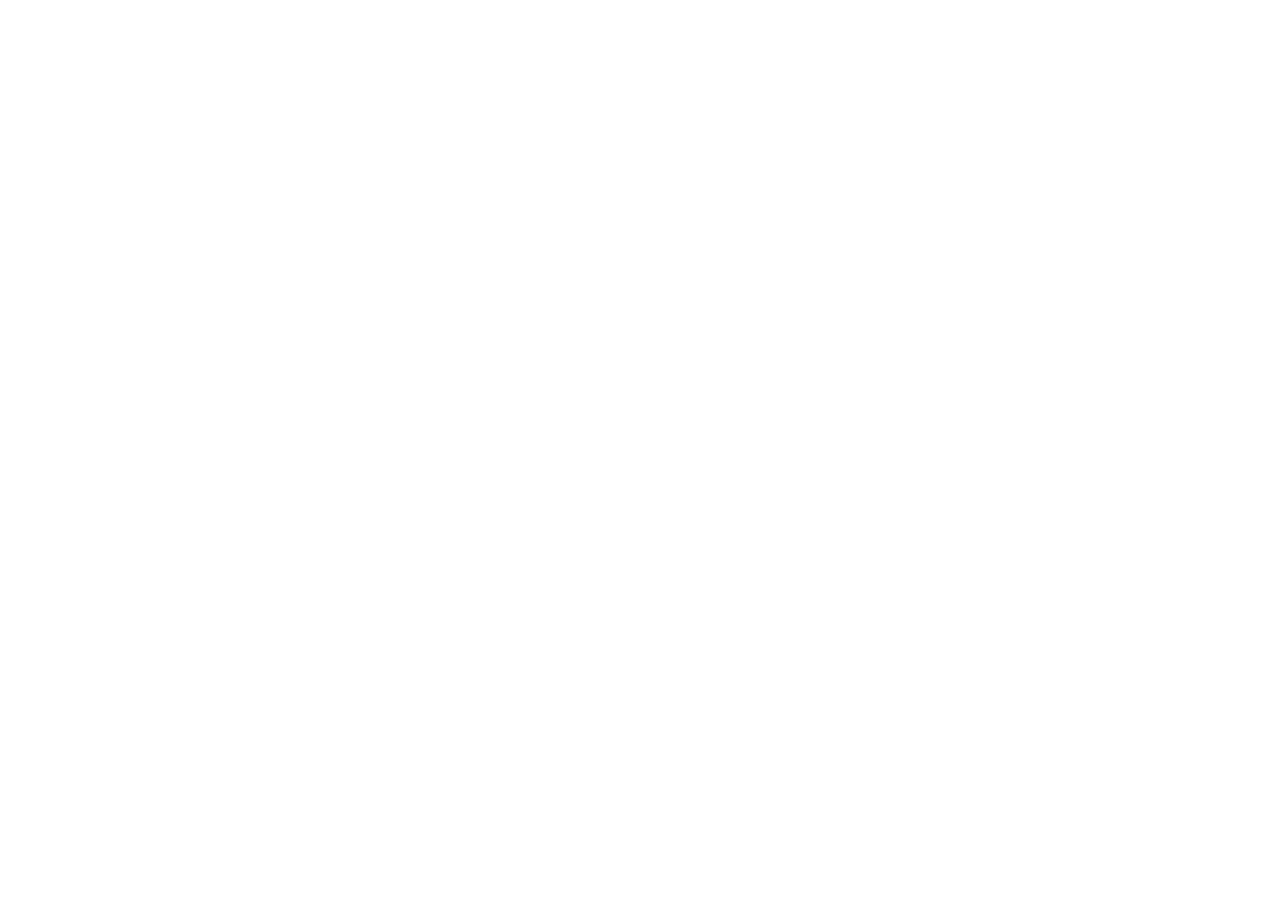
==== objectReminder.html @ dbf9f3c4 "filed are ready" ====
<!DOCTYPE html>
<html lang="en">
<head>
    <meta charset="UTF-8">
    <meta name="viewport" content="width=device-width, initial-scale=1.0">
    <title>Document</title>
</head>
<body>
    


<script src="./objectReminder.js"></script>
</body>
</html>
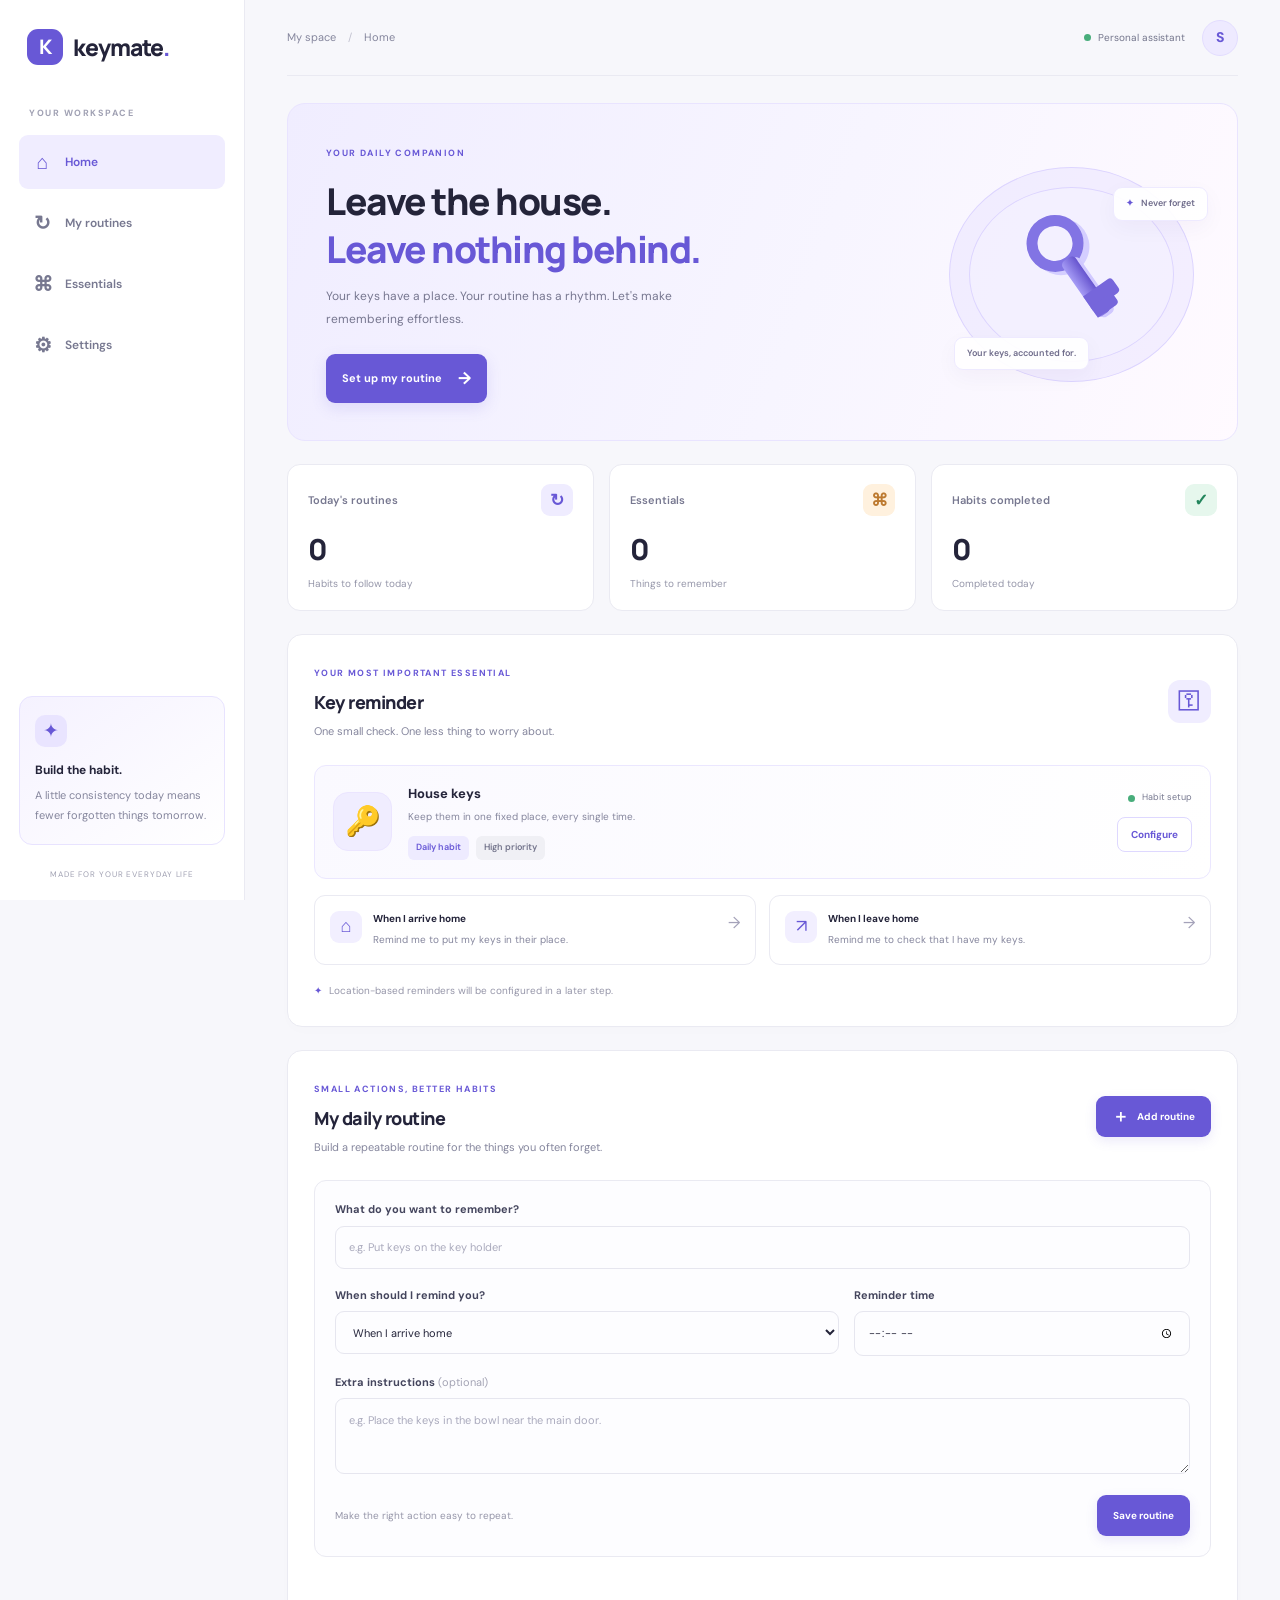
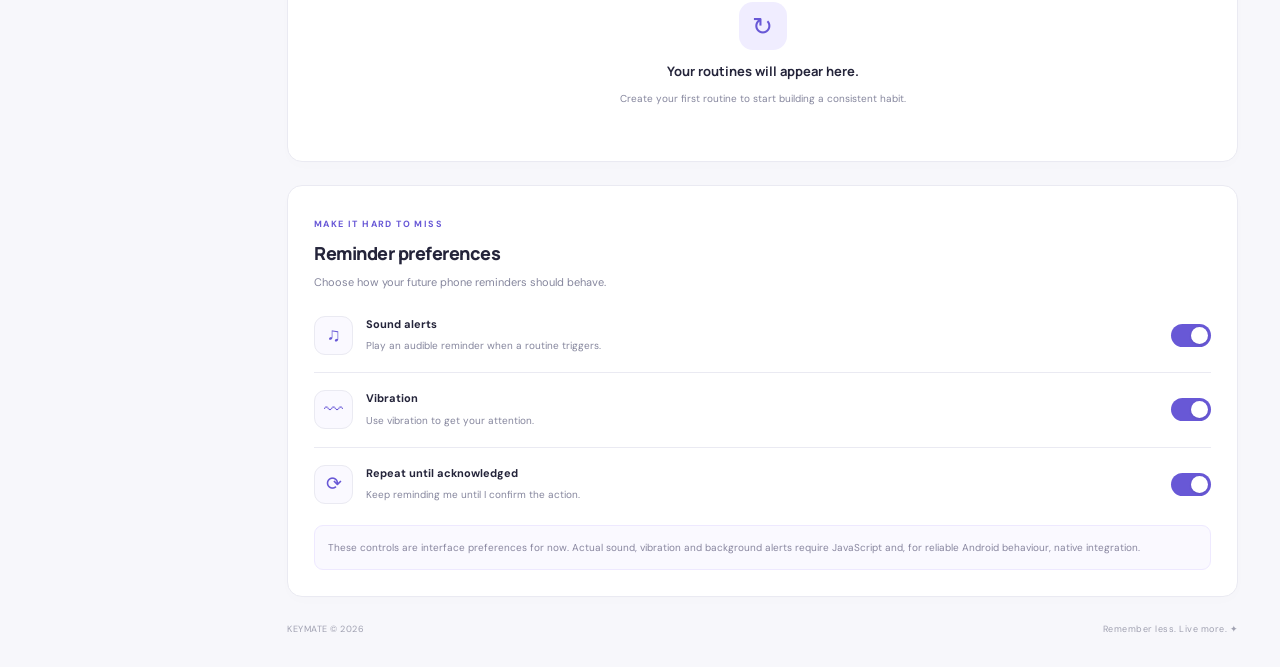
==== commit bb2569db: "added frontend" ====
--- a/objectReminder.html
+++ b/objectReminder.html
@@ -1,14 +1,376 @@
+
 <!DOCTYPE html>
 <html lang="en">
 <head>
     <meta charset="UTF-8">
     <meta name="viewport" content="width=device-width, initial-scale=1.0">
-    <title>Document</title>
+    <meta name="theme-color" content="#f7f7fb">
+
+    <title>KeyMate — Remember What Matters</title>
+
+    <link rel="stylesheet" href="./objectReminder.css">
+   
 </head>
+
 <body>
-    
-
+    <div class="app-shell">
+
+        <!-- Sidebar -->
+        <aside class="sidebar">
+            <a href="#home" class="brand">
+                <span class="brand-icon">K</span>
+                <span>keymate<span class="brand-dot">.</span></span>
+            </a>
+
+            <div class="workspace-label">YOUR WORKSPACE</div>
+
+            <nav class="navigation">
+                <a href="#home" class="nav-item active">
+                    <span class="nav-icon">⌂</span>
+                    Home
+                </a>
+
+                <a href="#routines" class="nav-item">
+                    <span class="nav-icon">↻</span>
+                    My routines
+                </a>
+
+                <a href="#essentials" class="nav-item">
+                    <span class="nav-icon">⌘</span>
+                    Essentials
+                </a>
+
+                <a href="#settings" class="nav-item">
+                    <span class="nav-icon">⚙</span>
+                    Settings
+                </a>
+            </nav>
+
+            <div class="sidebar-bottom">
+                <div class="sidebar-tip">
+                    <div class="tip-icon">✦</div>
+                    <h3>Build the habit.</h3>
+                    <p>A little consistency today means fewer forgotten things tomorrow.</p>
+                </div>
+
+                <div class="sidebar-footer">
+                    MADE FOR YOUR EVERYDAY LIFE
+                </div>
+            </div>
+        </aside>
+
+        <!-- Main -->
+        <main class="main-content" id="home">
+
+            <header class="topbar">
+                <div class="breadcrumb">
+                    My space <span>/</span> Home
+                </div>
+
+                <div class="topbar-right">
+                    <div class="connection-status">
+                        <span class="status-dot"></span>
+                        Personal assistant
+                    </div>
+
+                    <div class="avatar">S</div>
+                </div>
+            </header>
+
+            <!-- Welcome -->
+            <section class="welcome-card">
+                <div class="welcome-content">
+                    <span class="welcome-label">YOUR DAILY COMPANION</span>
+
+                    <h1>Leave the house.<br>
+                        <span>Leave nothing behind.</span>
+                    </h1>
+
+                    <p>
+                        Your keys have a place. Your routine has a rhythm.
+                        Let's make remembering effortless.
+                    </p>
+
+                    <a href="#routines" class="welcome-button">
+                        Set up my routine <span>→</span>
+                    </a>
+                </div>
+
+                <div class="hero-illustration" aria-hidden="true">
+                    <div class="hero-circle circle-one"></div>
+                    <div class="hero-circle circle-two"></div>
+
+                    <div class="keyring">
+                        <div class="keyring-loop"></div>
+                        <div class="key-shaft"></div>
+                        <div class="key-teeth"></div>
+                        <div class="key-head"></div>
+                    </div>
+
+                    <div class="floating-label label-top">
+                        <span>✦</span> Never forget
+                    </div>
+
+                    <div class="floating-label label-bottom">
+                        Your keys, accounted for.
+                    </div>
+                </div>
+            </section>
+
+            <!-- Quick overview -->
+            <section class="overview-grid">
+                <article class="overview-card">
+                    <div class="overview-heading">
+                        <span>Today's routines</span>
+                        <span class="overview-icon purple-icon">↻</span>
+                    </div>
+                    <div class="overview-number" id="routineCount">0</div>
+                    <p>Habits to follow today</p>
+                </article>
+
+                <article class="overview-card">
+                    <div class="overview-heading">
+                        <span>Essentials</span>
+                        <span class="overview-icon orange-icon">⌘</span>
+                    </div>
+                    <div class="overview-number" id="essentialCount">0</div>
+                    <p>Things to remember</p>
+                </article>
+
+                <article class="overview-card">
+                    <div class="overview-heading">
+                        <span>Habits completed</span>
+                        <span class="overview-icon green-icon">✓</span>
+                    </div>
+                    <div class="overview-number" id="completedCount">0</div>
+                    <p>Completed today</p>
+                </article>
+            </section>
+
+            <!-- Key reminder -->
+            <section class="section-card key-section" id="essentials">
+
+                <div class="section-heading">
+                    <div>
+                        <span class="section-eyebrow">YOUR MOST IMPORTANT ESSENTIAL</span>
+                        <h2>Key reminder</h2>
+                        <p>One small check. One less thing to worry about.</p>
+                    </div>
+
+                    <span class="key-section-icon">⚿</span>
+                </div>
+
+                <div class="key-reminder-card">
+                    <div class="key-visual">
+                        <span class="key-emoji">🔑</span>
+                    </div>
+
+                    <div class="key-info">
+                        <h3>House keys</h3>
+                        <p>Keep them in one fixed place, every single time.</p>
+
+                        <div class="key-tags">
+                            <span class="tag tag-purple">Daily habit</span>
+                            <span class="tag tag-neutral">High priority</span>
+                        </div>
+                    </div>
+
+                    <div class="key-action">
+                        <span class="habit-indicator">
+                            <span class="status-dot"></span>
+                            Habit setup
+                        </span>
+
+                        <button type="button" class="secondary-button"
+                                id="editKeyButton">
+                            Configure
+                        </button>
+                    </div>
+                </div>
+
+                <!-- Key reminder settings -->
+                <div class="settings-grid">
+                    <div class="setting-box">
+                        <div class="setting-icon">⌂</div>
+                        <div>
+                            <h4>When I arrive home</h4>
+                            <p>Remind me to put my keys in their place.</p>
+                        </div>
+                        <span class="setting-arrow">→</span>
+                    </div>
+
+                    <div class="setting-box">
+                        <div class="setting-icon">↗</div>
+                        <div>
+                            <h4>When I leave home</h4>
+                            <p>Remind me to check that I have my keys.</p>
+                        </div>
+                        <span class="setting-arrow">→</span>
+                    </div>
+                </div>
+
+                <div class="section-footnote">
+                    <span>✦</span>
+                    Location-based reminders will be configured in a later step.
+                </div>
+            </section>
+
+            <!-- Daily routine -->
+            <section class="section-card" id="routines">
+                <div class="section-heading">
+                    <div>
+                        <span class="section-eyebrow">SMALL ACTIONS, BETTER HABITS</span>
+                        <h2>My daily routine</h2>
+                        <p>Build a repeatable routine for the things you often forget.</p>
+                    </div>
+
+                    <button type="button" class="primary-button"
+                            id="addRoutineButton">
+                        <span>＋</span> Add routine
+                    </button>
+                </div>
+
+                <form id="routineForm" class="routine-form">
+                    <div class="form-group">
+                        <label for="routineName">What do you want to remember?</label>
+                        <input
+                            type="text"
+                            id="routineName"
+                            placeholder="e.g. Put keys on the key holder"
+                            required
+                        >
+                    </div>
+
+                    <div class="form-row">
+                        <div class="form-group">
+                            <label for="routineTrigger">When should I remind you?</label>
+                            <select id="routineTrigger" required>
+                                <option value="home-arrival">When I arrive home</option>
+                                <option value="home-exit">When I leave home</option>
+                                <option value="morning">Every morning</option>
+                                <option value="evening">Every evening</option>
+                                <option value="scheduled">At a specific time</option>
+                            </select>
+                        </div>
+
+                        <div class="form-group">
+                            <label for="routineTime">Reminder time</label>
+                            <input type="time" id="routineTime">
+                        </div>
+                    </div>
+
+                    <div class="form-group">
+                        <label for="routineNote">Extra instructions <span>(optional)</span></label>
+                        <textarea
+                            id="routineNote"
+                            rows="2"
+                            placeholder="e.g. Place the keys in the bowl near the main door."
+                        ></textarea>
+                    </div>
+
+                    <div class="form-footer">
+                        <p>Make the right action easy to repeat.</p>
+                        <button type="submit" class="primary-button">
+                            Save routine
+                        </button>
+                    </div>
+                </form>
+
+                <div class="routine-list" id="routineList">
+                    <div class="empty-state" id="emptyRoutineState">
+                        <div class="empty-state-icon">↻</div>
+                        <h3>Your routines will appear here.</h3>
+                        <p>Create your first routine to start building a consistent habit.</p>
+                    </div>
+                </div>
+            </section>
+
+            <!-- Alert preferences -->
+            <section class="section-card" id="settings">
+                <div class="section-heading">
+                    <div>
+                        <span class="section-eyebrow">MAKE IT HARD TO MISS</span>
+                        <h2>Reminder preferences</h2>
+                        <p>Choose how your future phone reminders should behave.</p>
+                    </div>
+                </div>
+
+                <div class="preference-list">
+
+                    <div class="preference-row">
+                        <div class="preference-icon">♫</div>
+                        <div class="preference-info">
+                            <h4>Sound alerts</h4>
+                            <p>Play an audible reminder when a routine triggers.</p>
+                        </div>
+                        <label class="switch">
+                            <input type="checkbox" id="soundPreference" checked>
+                            <span class="switch-slider"></span>
+                        </label>
+                    </div>
+
+                    <div class="preference-row">
+                        <div class="preference-icon">〰</div>
+                        <div class="preference-info">
+                            <h4>Vibration</h4>
+                            <p>Use vibration to get your attention.</p>
+                        </div>
+                        <label class="switch">
+                            <input type="checkbox" id="vibrationPreference" checked>
+                            <span class="switch-slider"></span>
+                        </label>
+                    </div>
+
+                    <div class="preference-row">
+                        <div class="preference-icon">⟳</div>
+                        <div class="preference-info">
+                            <h4>Repeat until acknowledged</h4>
+                            <p>Keep reminding me until I confirm the action.</p>
+                        </div>
+                        <label class="switch">
+                            <input type="checkbox" id="repeatPreference" checked>
+                            <span class="switch-slider"></span>
+                        </label>
+                    </div>
+
+                </div>
+
+                <p class="settings-notice">
+                    These controls are interface preferences for now.
+                    Actual sound, vibration and background alerts require JavaScript
+                    and, for reliable Android behaviour, native integration.
+                </p>
+            </section>
+
+            <footer class="page-footer">
+                <span>KEYMATE © 2026</span>
+                <span>Remember less. Live more. ✦</span>
+            </footer>
+
+        </main>
+    </div>
+
+    <!-- Future active reminder overlay -->
+    <section class="alert-overlay" id="activeReminder" hidden>
+        <div class="alert-panel">
+            <div class="alert-symbol">🔑</div>
+            <span class="section-eyebrow">KEYMATE REMINDER</span>
+            <h2 id="alertTitle">Have you put your keys away?</h2>
+            <p id="alertDescription">
+                Put your keys in their designated place before continuing.
+            </p>
+
+            <button type="button" class="primary-button" id="acknowledgeButton">
+                Done — I've checked
+            </button>
+
+            <p class="alert-footnote">
+                This reminder will remain active until you acknowledge it.
+            </p>
+        </div>
+    </section>
+
+</body>
 
 <script src="./objectReminder.js"></script>
-</body>
-</html>+</html>
--- a/objectReminder.css
+++ b/objectReminder.css
@@ -0,0 +1,1565 @@
+
+@import url('https://fonts.googleapis.com/css2?family=DM+Sans:wght@400;500;600;700&family=Manrope:wght@400;500;600;700;800&display=swap');
+
+:root {
+    --primary: #6858d6;
+    --primary-dark: #5142b7;
+    --primary-light: #f0edff;
+
+    --background: #f7f7fb;
+    --surface: #ffffff;
+
+    --text: #24243a;
+    --muted: #85869d;
+    --border: #eaeaf2;
+
+    --green: #23855c;
+    --orange: #bd7a30;
+    --red: #d64e60;
+
+    --sidebar-width: 245px;
+}
+
+* {
+    box-sizing: border-box;
+    margin: 0;
+    padding: 0;
+}
+
+html {
+    scroll-behavior: smooth;
+}
+
+body {
+    background: var(--background);
+    color: var(--text);
+    font-family: 'DM Sans', sans-serif;
+    font-size: 14px;
+    line-height: 1.5;
+}
+
+button,
+input,
+select,
+textarea {
+    font: inherit;
+}
+
+button,
+a {
+    -webkit-tap-highlight-color: transparent;
+}
+
+button {
+    cursor: pointer;
+}
+
+a {
+    color: inherit;
+    text-decoration: none;
+}
+
+button:focus-visible,
+a:focus-visible,
+input:focus-visible,
+select:focus-visible,
+textarea:focus-visible {
+    outline: 3px solid #a69cfb;
+    outline-offset: 3px;
+}
+
+[hidden] {
+    display: none !important;
+}
+
+/* Application shell */
+
+.app-shell {
+    min-height: 100vh;
+}
+
+.sidebar {
+    position: fixed;
+    inset: 0 auto 0 0;
+    z-index: 10;
+
+    display: flex;
+    flex-direction: column;
+
+    width: var(--sidebar-width);
+    padding: 29px 19px 20px;
+
+    background: var(--surface);
+    border-right: 1px solid var(--border);
+}
+
+.brand {
+    display: flex;
+    align-items: center;
+    gap: 10px;
+
+    padding: 0 8px;
+
+    font-family: 'Manrope', sans-serif;
+    font-size: 23px;
+    font-weight: 800;
+    letter-spacing: -1px;
+}
+
+.brand-icon {
+    display: grid;
+    place-items: center;
+
+    width: 36px;
+    height: 36px;
+
+    border-radius: 11px;
+    background: var(--primary);
+    color: white;
+
+    font-size: 20px;
+    letter-spacing: 0;
+}
+
+.brand-dot {
+    color: var(--primary);
+}
+
+.workspace-label {
+    margin: 42px 10px 14px;
+
+    color: #a0a1b3;
+    font-size: 9px;
+    font-weight: 700;
+    letter-spacing: 1.5px;
+}
+
+.navigation {
+    display: grid;
+    gap: 7px;
+}
+
+.nav-item {
+    display: flex;
+    align-items: center;
+    gap: 12px;
+
+    padding: 12px 13px;
+
+    border-radius: 9px;
+
+    color: #777890;
+    font-size: 12px;
+    font-weight: 600;
+
+    transition: color 0.2s, background 0.2s;
+}
+
+.nav-icon {
+    display: grid;
+    place-items: center;
+
+    width: 21px;
+
+    font-size: 20px;
+}
+
+.nav-item:hover,
+.nav-item.active {
+    background: var(--primary-light);
+    color: var(--primary);
+}
+
+.sidebar-bottom {
+    margin-top: auto;
+}
+
+.sidebar-tip {
+    padding: 18px 15px;
+
+    border: 1px solid #e8e3ff;
+    border-radius: 13px;
+
+    background: linear-gradient(145deg, #f5f2ff, #ffffff);
+}
+
+.tip-icon {
+    display: grid;
+    place-items: center;
+
+    width: 32px;
+    height: 32px;
+
+    border-radius: 10px;
+    background: #e9e4ff;
+    color: var(--primary);
+
+    font-size: 19px;
+}
+
+.sidebar-tip h3 {
+    margin-top: 14px;
+    font-size: 12px;
+}
+
+.sidebar-tip p {
+    margin-top: 7px;
+
+    color: var(--muted);
+    font-size: 11px;
+    line-height: 1.8;
+}
+
+.sidebar-footer {
+    margin-top: 23px;
+
+    color: #a0a1b2;
+    font-size: 8px;
+    letter-spacing: 0.9px;
+    text-align: center;
+}
+
+/* Main layout */
+
+.main-content {
+    min-width: 0;
+    max-width: 1700px;
+
+    margin-left: var(--sidebar-width);
+    padding: 0 42px 27px;
+}
+
+.topbar {
+    display: flex;
+    align-items: center;
+    justify-content: space-between;
+    gap: 16px;
+
+    min-height: 76px;
+
+    border-bottom: 1px solid var(--border);
+}
+
+.breadcrumb {
+    color: var(--muted);
+    font-size: 11px;
+}
+
+.breadcrumb span {
+    margin: 0 9px;
+    color: #c2c2d0;
+}
+
+.topbar-right {
+    display: flex;
+    align-items: center;
+    gap: 17px;
+}
+
+.connection-status {
+    display: flex;
+    align-items: center;
+    gap: 7px;
+
+    color: #74768c;
+    font-size: 10px;
+}
+
+.status-dot {
+    width: 7px;
+    height: 7px;
+    flex-shrink: 0;
+
+    border-radius: 50%;
+    background: #48ad7b;
+}
+
+.avatar {
+    display: grid;
+    place-items: center;
+
+    width: 36px;
+    height: 36px;
+
+    border: 1px solid #e3ddff;
+    border-radius: 50%;
+
+    background: #eeeaff;
+    color: var(--primary);
+
+    font-weight: 800;
+}
+
+/* Welcome hero */
+
+.welcome-card {
+    position: relative;
+    display: flex;
+    align-items: center;
+    justify-content: space-between;
+    gap: 20px;
+
+    min-height: 290px;
+    margin: 27px 0 23px;
+    padding: 37px 38px;
+
+    overflow: hidden;
+
+    border: 1px solid #e9e4ff;
+    border-radius: 18px;
+
+    background: linear-gradient(110deg, #f0edff 0%, #f7f5ff 55%, #fffaff 100%);
+}
+
+.welcome-content {
+    position: relative;
+    z-index: 2;
+    max-width: 510px;
+}
+
+.welcome-label,
+.section-eyebrow {
+    color: var(--primary);
+    font-size: 9px;
+    font-weight: 700;
+    letter-spacing: 1.4px;
+}
+
+.welcome-content h1 {
+    margin-top: 15px;
+
+    font-family: 'Manrope', sans-serif;
+    font-size: clamp(26px, 3vw, 37px);
+    font-weight: 800;
+    line-height: 1.3;
+    letter-spacing: -1.5px;
+}
+
+.welcome-content h1 span {
+    color: var(--primary);
+}
+
+.welcome-content > p {
+    max-width: 410px;
+    margin-top: 12px;
+
+    color: #777790;
+    font-size: 12px;
+    line-height: 1.9;
+}
+
+.welcome-button {
+    display: inline-flex;
+    align-items: center;
+    gap: 16px;
+
+    margin-top: 23px;
+    padding: 12px 16px;
+
+    border-radius: 9px;
+
+    background: var(--primary);
+    color: white;
+
+    font-size: 11px;
+    font-weight: 700;
+
+    box-shadow: 0 5px 15px #6858d626;
+
+    transition: background 0.2s, transform 0.2s;
+}
+
+.welcome-button:hover {
+    background: var(--primary-dark);
+    transform: translateY(-2px);
+}
+
+.welcome-button span {
+    font-size: 17px;
+}
+
+/* Decorative CSS key illustration */
+
+.hero-illustration {
+    position: relative;
+    flex-shrink: 0;
+
+    width: 250px;
+    height: 220px;
+}
+
+.hero-circle {
+    position: absolute;
+
+    border: 1px solid #ddd5ff;
+    border-radius: 50%;
+}
+
+.circle-one {
+    inset: 5px 5px 0 0;
+    background: #e9e3ff80;
+}
+
+.circle-two {
+    inset: 25px 25px 20px 20px;
+    background: #f6f3ff80;
+}
+
+.keyring {
+    position: absolute;
+    top: 49px;
+    left: 75px;
+
+    width: 90px;
+    height: 110px;
+
+    transform: rotate(-35deg);
+}
+
+.keyring-loop {
+    position: absolute;
+    top: 0;
+    left: 18px;
+
+    width: 57px;
+    height: 57px;
+
+    border: 11px solid #8274e4;
+    border-radius: 50%;
+
+    box-shadow: 3px 6px 0 #d4ceff;
+}
+
+.key-shaft {
+    position: absolute;
+    top: 48px;
+    left: 39px;
+
+    width: 16px;
+    height: 67px;
+
+    border-radius: 5px;
+
+    background: linear-gradient(90deg, #a69cf6, #6654ce);
+    box-shadow: 3px 3px 0 #d0c8ff;
+}
+
+.key-teeth {
+    position: absolute;
+    top: 88px;
+    left: 39px;
+
+    width: 34px;
+    height: 17px;
+
+    border-radius: 0 4px 4px 0;
+    background: #7666db;
+}
+
+.key-head {
+    position: absolute;
+    top: 101px;
+    left: 39px;
+
+    width: 26px;
+    height: 13px;
+
+    border-radius: 0 4px 4px 0;
+    background: #7666db;
+}
+
+.floating-label {
+    position: absolute;
+    z-index: 2;
+
+    padding: 9px 12px;
+
+    border: 1px solid #eeeaff;
+    border-radius: 9px;
+
+    background: #ffffffed;
+    color: #6f6c8b;
+
+    font-size: 9px;
+    font-weight: 600;
+
+    box-shadow: 0 7px 22px #35266b0a;
+}
+
+.label-top {
+    top: 25px;
+    right: -9px;
+}
+
+.label-top span {
+    margin-right: 5px;
+    color: var(--primary);
+}
+
+.label-bottom {
+    bottom: 12px;
+    left: 5px;
+}
+
+/* Overview cards */
+
+.overview-grid {
+    display: grid;
+    grid-template-columns: repeat(3, minmax(0, 1fr));
+    gap: 15px;
+
+    margin-bottom: 23px;
+}
+
+.overview-card {
+    min-width: 0;
+    padding: 19px 20px;
+
+    border: 1px solid var(--border);
+    border-radius: 13px;
+
+    background: var(--surface);
+
+    transition: transform 0.2s, box-shadow 0.2s;
+}
+
+.overview-card:hover {
+    transform: translateY(-2px);
+    box-shadow: 0 8px 20px #24213b08;
+}
+
+.overview-heading {
+    display: flex;
+    align-items: center;
+    justify-content: space-between;
+    gap: 8px;
+
+    color: #777890;
+    font-size: 11px;
+    font-weight: 600;
+}
+
+.overview-icon {
+    display: grid;
+    place-items: center;
+
+    width: 32px;
+    height: 32px;
+
+    border-radius: 9px;
+    font-size: 17px;
+}
+
+.purple-icon {
+    background: #efecff;
+    color: var(--primary);
+}
+
+.orange-icon {
+    background: #fff1de;
+    color: var(--orange);
+}
+
+.green-icon {
+    background: #e6f7ed;
+    color: var(--green);
+}
+
+.overview-number {
+    margin-top: 12px;
+
+    font-family: 'Manrope', sans-serif;
+    font-size: 29px;
+    font-weight: 800;
+    letter-spacing: -1px;
+}
+
+.overview-card > p {
+    margin-top: 4px;
+
+    color: #9697aa;
+    font-size: 10px;
+}
+
+/* General sections */
+
+.section-card {
+    margin-bottom: 23px;
+    padding: 26px;
+
+    border: 1px solid var(--border);
+    border-radius: 15px;
+
+    background: var(--surface);
+    box-shadow: 0 4px 14px #24213b03;
+    scroll-margin-top: 20px;
+}
+
+.section-heading {
+    display: flex;
+    align-items: center;
+    justify-content: space-between;
+    gap: 15px;
+
+    margin-bottom: 23px;
+}
+
+.section-heading h2 {
+    margin-top: 7px;
+
+    font-family: 'Manrope', sans-serif;
+    font-size: 18px;
+    font-weight: 800;
+    letter-spacing: -0.5px;
+}
+
+.section-heading p {
+    margin-top: 6px;
+
+    color: var(--muted);
+    font-size: 11px;
+    line-height: 1.8;
+}
+
+.key-section-icon {
+    display: grid;
+    place-items: center;
+
+    width: 43px;
+    height: 43px;
+    flex-shrink: 0;
+
+    border-radius: 12px;
+    background: var(--primary-light);
+    color: var(--primary);
+
+    font-size: 25px;
+}
+
+/* Key reminder */
+
+.key-reminder-card {
+    display: flex;
+    align-items: center;
+    gap: 16px;
+
+    padding: 18px;
+
+    border: 1px solid #ebe7ff;
+    border-radius: 12px;
+
+    background: linear-gradient(105deg, #faf9ff, #ffffff);
+}
+
+.key-visual {
+    display: grid;
+    place-items: center;
+
+    width: 59px;
+    height: 59px;
+    flex-shrink: 0;
+
+    border: 1px solid #ebe5ff;
+    border-radius: 15px;
+
+    background: #f0edff;
+}
+
+.key-emoji {
+    font-size: 29px;
+}
+
+.key-info {
+    flex: 1;
+    min-width: 0;
+}
+
+.key-info h3 {
+    font-size: 13px;
+    font-weight: 700;
+}
+
+.key-info > p {
+    margin-top: 5px;
+
+    color: var(--muted);
+    font-size: 10px;
+    line-height: 1.8;
+}
+
+.key-tags {
+    display: flex;
+    flex-wrap: wrap;
+    gap: 7px;
+
+    margin-top: 10px;
+}
+
+.tag {
+    padding: 5px 8px;
+
+    border-radius: 6px;
+    font-size: 9px;
+    font-weight: 600;
+}
+
+.tag-purple {
+    background: #eeebff;
+    color: var(--primary);
+}
+
+.tag-neutral {
+    background: #f0f0f5;
+    color: #74758c;
+}
+
+.key-action {
+    display: flex;
+    flex-direction: column;
+    align-items: flex-end;
+    gap: 12px;
+}
+
+.habit-indicator {
+    display: flex;
+    align-items: center;
+    gap: 7px;
+
+    color: #777990;
+    font-size: 9px;
+    white-space: nowrap;
+}
+
+.secondary-button {
+    padding: 9px 13px;
+
+    border: 1px solid #ded8ff;
+    border-radius: 8px;
+
+    background: white;
+    color: var(--primary);
+
+    font-size: 10px;
+    font-weight: 700;
+
+    transition: background 0.2s;
+}
+
+.secondary-button:hover {
+    background: var(--primary-light);
+}
+
+.settings-grid {
+    display: grid;
+    grid-template-columns: repeat(2, minmax(0, 1fr));
+    gap: 13px;
+
+    margin-top: 16px;
+}
+
+.setting-box {
+    display: flex;
+    align-items: flex-start;
+    gap: 11px;
+
+    padding: 15px;
+
+    border: 1px solid var(--border);
+    border-radius: 11px;
+
+    background: white;
+}
+
+.setting-icon {
+    display: grid;
+    place-items: center;
+
+    width: 32px;
+    height: 32px;
+    flex-shrink: 0;
+
+    border-radius: 9px;
+    background: #f2efff;
+    color: var(--primary);
+
+    font-size: 18px;
+}
+
+.setting-box > div:nth-child(2) {
+    flex: 1;
+    min-width: 0;
+}
+
+.setting-box h4 {
+    font-size: 10px;
+    font-weight: 700;
+}
+
+.setting-box p {
+    margin-top: 5px;
+
+    color: var(--muted);
+    font-size: 10px;
+    line-height: 1.8;
+}
+
+.setting-arrow {
+    color: #a4a2b9;
+    font-size: 16px;
+}
+
+.section-footnote {
+    display: flex;
+    align-items: flex-start;
+    gap: 7px;
+
+    margin-top: 17px;
+
+    color: #9696a9;
+    font-size: 10px;
+    line-height: 1.8;
+}
+
+.section-footnote span {
+    color: var(--primary);
+}
+
+/* Form controls */
+
+.form-group {
+    display: flex;
+    flex-direction: column;
+    gap: 8px;
+
+    min-width: 0;
+    margin-bottom: 18px;
+}
+
+.form-group label {
+    color: #44455d;
+    font-size: 11px;
+    font-weight: 700;
+}
+
+.form-group label span {
+    color: #a3a3b4;
+    font-weight: 400;
+}
+
+.form-group input,
+.form-group select,
+.form-group textarea {
+    width: 100%;
+    min-width: 0;
+    padding: 12px 13px;
+
+    border: 1px solid #e6e6ef;
+    border-radius: 9px;
+    outline: none;
+
+    background: #fdfdff;
+    color: var(--text);
+
+    font-size: 11px;
+
+    transition: border-color 0.2s, box-shadow 0.2s;
+}
+
+.form-group input,
+.form-group select {
+    min-height: 43px;
+}
+
+.form-group textarea {
+    min-height: 76px;
+    resize: vertical;
+    line-height: 1.8;
+}
+
+.form-group input::placeholder,
+.form-group textarea::placeholder {
+    color: #aaaabd;
+}
+
+.form-group input:focus,
+.form-group select:focus,
+.form-group textarea:focus {
+    border-color: var(--primary);
+    box-shadow: 0 0 0 3px #6858d318;
+}
+
+.form-row {
+    display: grid;
+    grid-template-columns: 1.2fr 0.8fr;
+    gap: 15px;
+}
+
+.form-footer {
+    display: flex;
+    align-items: center;
+    justify-content: space-between;
+    gap: 15px;
+
+    padding-top: 3px;
+}
+
+.form-footer > p {
+    color: #9696a9;
+    font-size: 10px;
+}
+
+.primary-button {
+    display: inline-flex;
+    align-items: center;
+    justify-content: center;
+    gap: 8px;
+
+    min-height: 41px;
+    padding: 0 16px;
+
+    border: none;
+    border-radius: 9px;
+
+    background: var(--primary);
+    color: white;
+
+    font-size: 10px;
+    font-weight: 700;
+
+    box-shadow: 0 4px 12px #6858d322;
+
+    transition: background 0.2s, transform 0.2s;
+}
+
+.primary-button:hover {
+    background: var(--primary-dark);
+    transform: translateY(-1px);
+}
+
+.primary-button span {
+    font-size: 17px;
+}
+
+.routine-form {
+    padding: 20px;
+
+    border: 1px solid var(--border);
+    border-radius: 12px;
+
+    background: #fdfdff;
+}
+
+/* Empty state */
+
+.routine-list {
+    display: grid;
+    gap: 11px;
+    margin-top: 18px;
+}
+
+.empty-state {
+    padding: 27px 15px;
+    text-align: center;
+}
+
+.empty-state-icon {
+    display: grid;
+    place-items: center;
+
+    width: 48px;
+    height: 48px;
+    margin: 0 auto 12px;
+
+    border-radius: 14px;
+    background: #f0edff;
+    color: var(--primary);
+
+    font-size: 25px;
+}
+
+.empty-state h3 {
+    font-family: 'Manrope', sans-serif;
+    font-size: 13px;
+}
+
+.empty-state p {
+    max-width: 350px;
+    margin: 7px auto 0;
+
+    color: var(--muted);
+    font-size: 10px;
+    line-height: 1.9;
+}
+
+/* Future JavaScript-generated routine items */
+
+.routine-item {
+    display: flex;
+    align-items: flex-start;
+    gap: 12px;
+
+    padding: 15px;
+
+    border: 1px solid var(--border);
+    border-radius: 11px;
+
+    background: white;
+}
+
+.routine-checkbox {
+    width: 17px;
+    height: 17px;
+    flex-shrink: 0;
+
+    margin-top: 2px;
+    accent-color: var(--primary);
+}
+
+.routine-details {
+    flex: 1;
+    min-width: 0;
+}
+
+.routine-title {
+    font-size: 12px;
+    font-weight: 700;
+    overflow-wrap: anywhere;
+}
+
+.routine-description {
+    margin-top: 5px;
+
+    color: var(--muted);
+    font-size: 10px;
+    line-height: 1.8;
+    overflow-wrap: anywhere;
+}
+
+.routine-meta {
+    display: flex;
+    flex-wrap: wrap;
+    gap: 7px;
+    margin-top: 10px;
+}
+
+.routine-meta span {
+    padding: 5px 8px;
+
+    border-radius: 6px;
+    background: #f0edff;
+    color: var(--primary);
+
+    font-size: 9px;
+}
+
+.routine-actions {
+    display: flex;
+    gap: 6px;
+}
+
+.routine-action {
+    display: grid;
+    place-items: center;
+
+    width: 30px;
+    height: 30px;
+
+    border: 1px solid var(--border);
+    border-radius: 7px;
+
+    background: white;
+    color: #777890;
+}
+
+/* Reminder preferences */
+
+.preference-list {
+    display: grid;
+}
+
+.preference-row {
+    display: flex;
+    align-items: center;
+    gap: 13px;
+
+    padding: 17px 0;
+
+    border-bottom: 1px solid var(--border);
+}
+
+.preference-row:first-child {
+    padding-top: 0;
+}
+
+.preference-row:last-child {
+    padding-bottom: 0;
+    border-bottom: 0;
+}
+
+.preference-icon {
+    display: grid;
+    place-items: center;
+
+    width: 39px;
+    height: 39px;
+    flex-shrink: 0;
+
+    border: 1px solid var(--border);
+    border-radius: 11px;
+
+    background: #faf9ff;
+    color: var(--primary);
+
+    font-size: 19px;
+}
+
+.preference-info {
+    flex: 1;
+    min-width: 0;
+}
+
+.preference-info h4 {
+    font-size: 11px;
+    font-weight: 700;
+}
+
+.preference-info p {
+    margin-top: 5px;
+
+    color: var(--muted);
+    font-size: 10px;
+    line-height: 1.8;
+}
+
+/* Toggle switch */
+
+.switch {
+    position: relative;
+    display: inline-block;
+
+    width: 40px;
+    height: 23px;
+    flex-shrink: 0;
+}
+
+.switch input {
+    width: 1px;
+    height: 1px;
+    opacity: 0;
+}
+
+.switch-slider {
+    position: absolute;
+    inset: 0;
+
+    border-radius: 30px;
+    background: #d9d9e5;
+
+    cursor: pointer;
+    transition: background 0.2s;
+}
+
+.switch-slider::before {
+    content: '';
+
+    position: absolute;
+    top: 3px;
+    left: 3px;
+
+    width: 17px;
+    height: 17px;
+
+    border-radius: 50%;
+    background: white;
+
+    box-shadow: 0 1px 3px #0000001a;
+    transition: transform 0.2s;
+}
+
+.switch input:checked + .switch-slider {
+    background: var(--primary);
+}
+
+.switch input:checked + .switch-slider::before {
+    transform: translateX(17px);
+}
+
+.switch input:focus-visible + .switch-slider {
+    outline: 3px solid #a69cfb;
+    outline-offset: 3px;
+}
+
+.settings-notice {
+    margin-top: 21px;
+    padding: 12px 13px;
+
+    border: 1px solid #eee9ff;
+    border-radius: 9px;
+
+    background: #faf9ff;
+    color: #88869f;
+
+    font-size: 10px;
+    line-height: 1.9;
+}
+
+/* Footer */
+
+.page-footer {
+    display: flex;
+    justify-content: space-between;
+    gap: 12px;
+
+    padding: 3px 0;
+
+    color: #a0a1b1;
+    font-size: 9px;
+    letter-spacing: 0.5px;
+}
+
+/* Active reminder overlay */
+
+.alert-overlay {
+    position: fixed;
+    inset: 0;
+    z-index: 100;
+
+    display: grid;
+    place-items: center;
+
+    padding: 20px;
+
+    background: #17152ab8;
+    backdrop-filter: blur(5px);
+}
+
+.alert-panel {
+    width: min(100%, 410px);
+    padding: 32px 25px;
+
+    border: 1px solid #eeebff;
+    border-radius: 19px;
+
+    background: white;
+    text-align: center;
+
+    box-shadow: 0 20px 80px #00000026;
+}
+
+.alert-symbol {
+    display: grid;
+    place-items: center;
+
+    width: 65px;
+    height: 65px;
+    margin: 0 auto 18px;
+
+    border-radius: 20px;
+    background: #f0edff;
+
+    font-size: 31px;
+}
+
+.alert-panel h2 {
+    margin-top: 11px;
+
+    font-family: 'Manrope', sans-serif;
+    font-size: 22px;
+    font-weight: 800;
+    line-height: 1.4;
+}
+
+.alert-panel > p:not(.alert-footnote) {
+    margin-top: 12px;
+
+    color: var(--muted);
+    font-size: 12px;
+    line-height: 1.9;
+}
+
+.alert-panel .primary-button {
+    width: 100%;
+    margin-top: 23px;
+}
+
+.alert-footnote {
+    margin-top: 14px;
+
+    color: #9292a6;
+    font-size: 10px;
+    line-height: 1.8;
+}
+
+/* Tablet */
+
+@media (max-width: 1150px) {
+    :root {
+        --sidebar-width: 215px;
+    }
+
+    .main-content {
+        padding-right: 25px;
+        padding-left: 25px;
+    }
+
+    .welcome-card {
+        padding: 30px;
+    }
+
+    .hero-illustration {
+        width: 205px;
+        transform: scale(0.9);
+        transform-origin: center right;
+    }
+
+    .overview-grid {
+        gap: 10px;
+    }
+
+    .overview-card {
+        padding: 15px;
+    }
+
+    .section-card {
+        padding: 21px;
+    }
+}
+
+/* Mobile */
+
+@media (max-width: 760px) {
+    :root {
+        --sidebar-width: 0px;
+    }
+
+    .sidebar {
+        position: relative;
+        inset: auto;
+
+        width: 100%;
+        padding: 15px 16px 11px;
+
+        border-right: 0;
+        border-bottom: 1px solid var(--border);
+    }
+
+    .brand {
+        padding: 0 3px;
+        font-size: 21px;
+    }
+
+    .workspace-label,
+    .sidebar-bottom {
+        display: none;
+    }
+
+    .navigation {
+        display: flex;
+        gap: 5px;
+
+        margin-top: 13px;
+        padding-bottom: 2px;
+
+        overflow-x: auto;
+        scrollbar-width: none;
+    }
+
+    .navigation::-webkit-scrollbar {
+        display: none;
+    }
+
+    .nav-item {
+        flex-shrink: 0;
+        gap: 6px;
+
+        padding: 9px 10px;
+        font-size: 10px;
+    }
+
+    .nav-icon {
+        width: auto;
+        font-size: 16px;
+    }
+
+    .main-content {
+        margin-left: 0;
+        padding: 0 14px 22px;
+    }
+
+    .topbar {
+        min-height: 64px;
+    }
+
+    .connection-status {
+        font-size: 0;
+    }
+
+    .connection-status .status-dot {
+        width: 8px;
+        height: 8px;
+    }
+
+    .topbar-right {
+        gap: 12px;
+    }
+
+    .welcome-card {
+        min-height: 310px;
+        margin-top: 18px;
+        padding: 24px 20px;
+    }
+
+    .welcome-content {
+        align-self: flex-start;
+    }
+
+    .welcome-content h1 {
+        font-size: 27px;
+    }
+
+    .welcome-content > p {
+        max-width: 280px;
+        font-size: 11px;
+    }
+
+    .hero-illustration {
+        position: absolute;
+        right: -52px;
+        bottom: -76px;
+
+        opacity: 0.45;
+        transform: scale(0.78);
+        transform-origin: bottom right;
+    }
+
+    .welcome-button {
+        position: relative;
+        z-index: 3;
+        margin-top: 17px;
+    }
+
+    .overview-grid {
+        grid-template-columns: 1fr;
+        gap: 10px;
+    }
+
+    .overview-card {
+        padding: 15px 17px;
+    }
+
+    .overview-number {
+        margin-top: 7px;
+        font-size: 25px;
+    }
+
+    .section-card {
+        padding: 19px 15px;
+        border-radius: 13px;
+    }
+
+    .section-heading {
+        align-items: flex-start;
+        gap: 12px;
+    }
+
+    .section-heading h2 {
+        font-size: 16px;
+    }
+
+    .section-eyebrow {
+        font-size: 8px;
+        letter-spacing: 1px;
+    }
+
+    .key-reminder-card {
+        align-items: flex-start;
+        flex-wrap: wrap;
+        gap: 12px;
+        padding: 13px;
+    }
+
+    .key-visual {
+        width: 47px;
+        height: 47px;
+    }
+
+    .key-emoji {
+        font-size: 23px;
+    }
+
+    .key-info {
+        flex: 1;
+        width: calc(100% - 65px);
+    }
+
+    .key-action {
+        flex-direction: row;
+        align-items: center;
+        justify-content: space-between;
+
+        width: 100%;
+        padding-top: 10px;
+
+        border-top: 1px solid var(--border);
+    }
+
+    .settings-grid {
+        grid-template-columns: 1fr;
+        gap: 9px;
+    }
+
+    .setting-box {
+        padding: 12px;
+    }
+
+    .form-row {
+        grid-template-columns: 1fr;
+        gap: 0;
+    }
+
+    .routine-form {
+        padding: 15px 12px;
+    }
+
+    .form-footer {
+        align-items: stretch;
+        flex-direction: column;
+    }
+
+    .form-footer .primary-button {
+        width: 100%;
+    }
+
+    .preference-row {
+        gap: 10px;
+    }
+
+    .preference-icon {
+        width: 34px;
+        height: 34px;
+    }
+
+    .preference-info h4 {
+        font-size: 10px;
+    }
+
+    .preference-info p {
+        font-size: 9px;
+    }
+
+    .page-footer {
+        flex-wrap: wrap;
+        line-height: 1.8;
+    }
+}
+
+/* Reduced motion accessibility */
+
+@media (prefers-reduced-motion: reduce) {
+    *,
+    *::before,
+    *::after {
+        scroll-behavior: auto !important;
+        transition-duration: 0.01ms !important;
+    }
+}
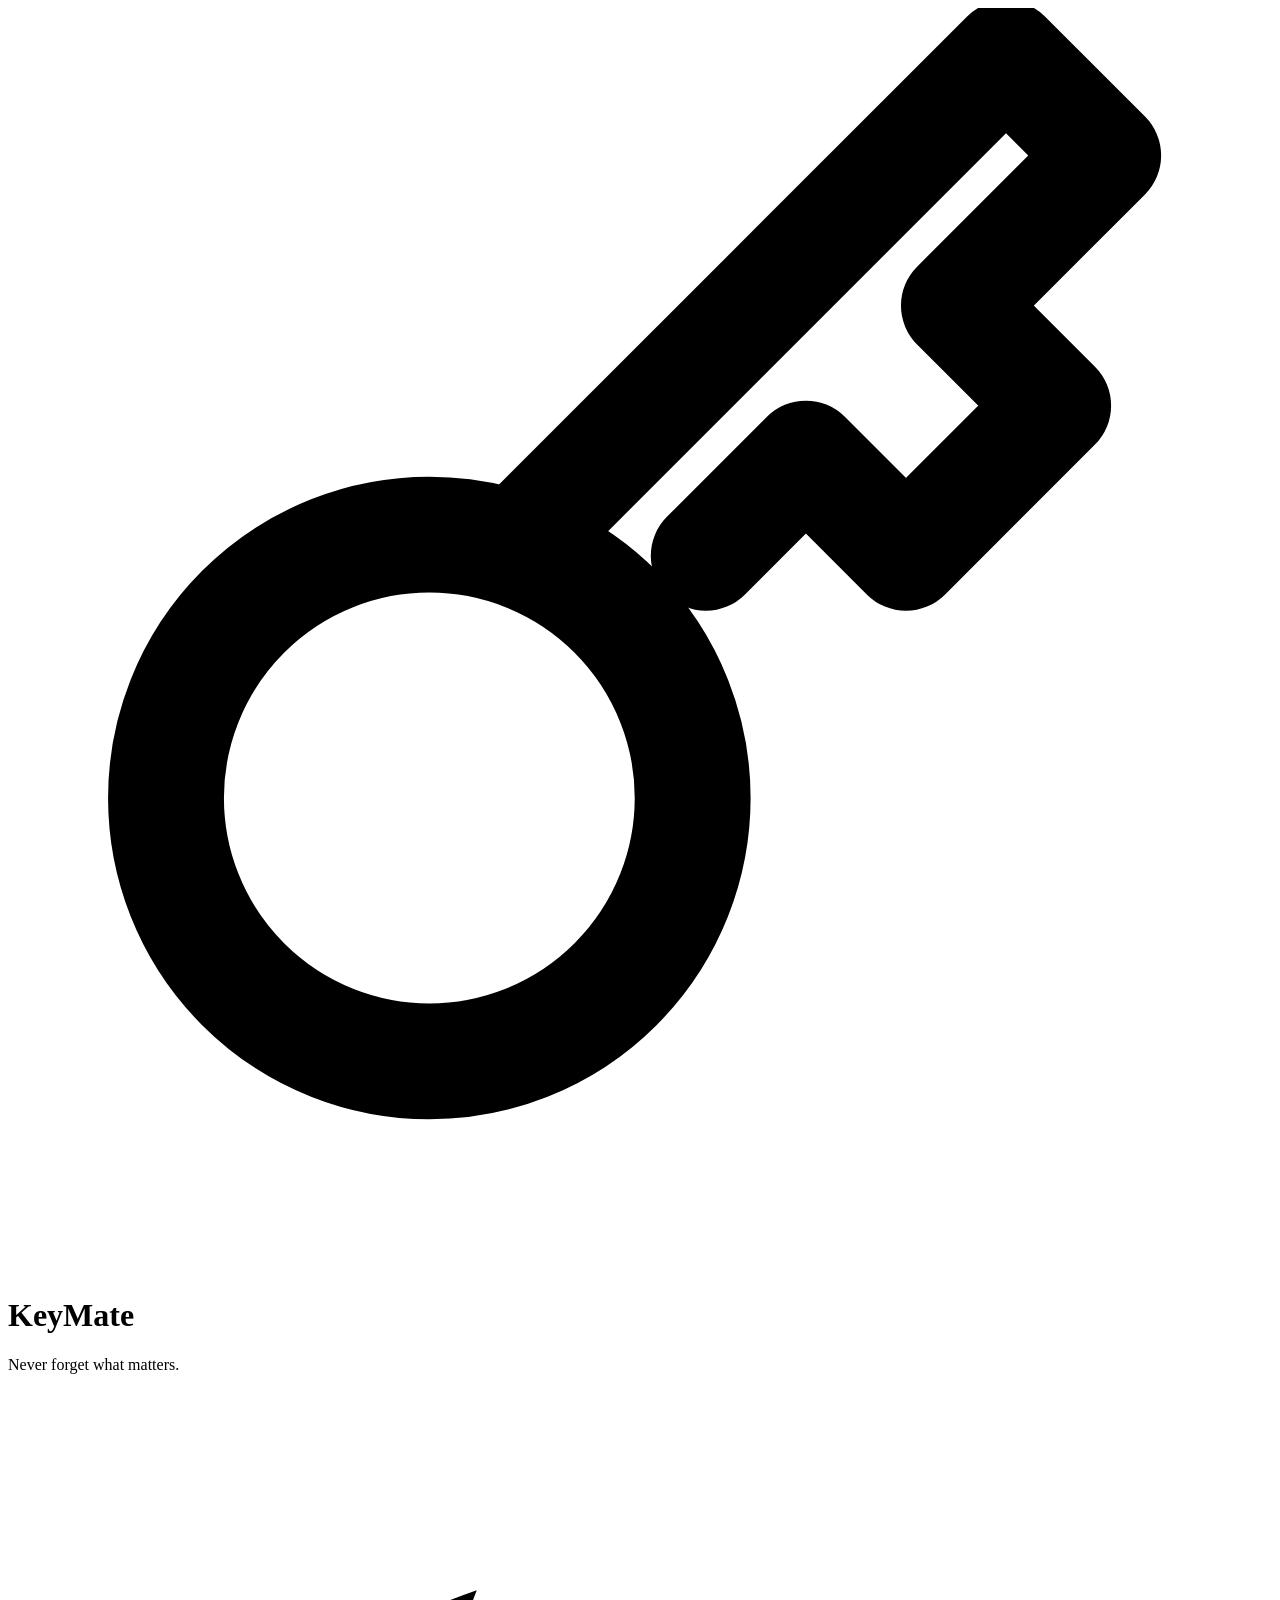
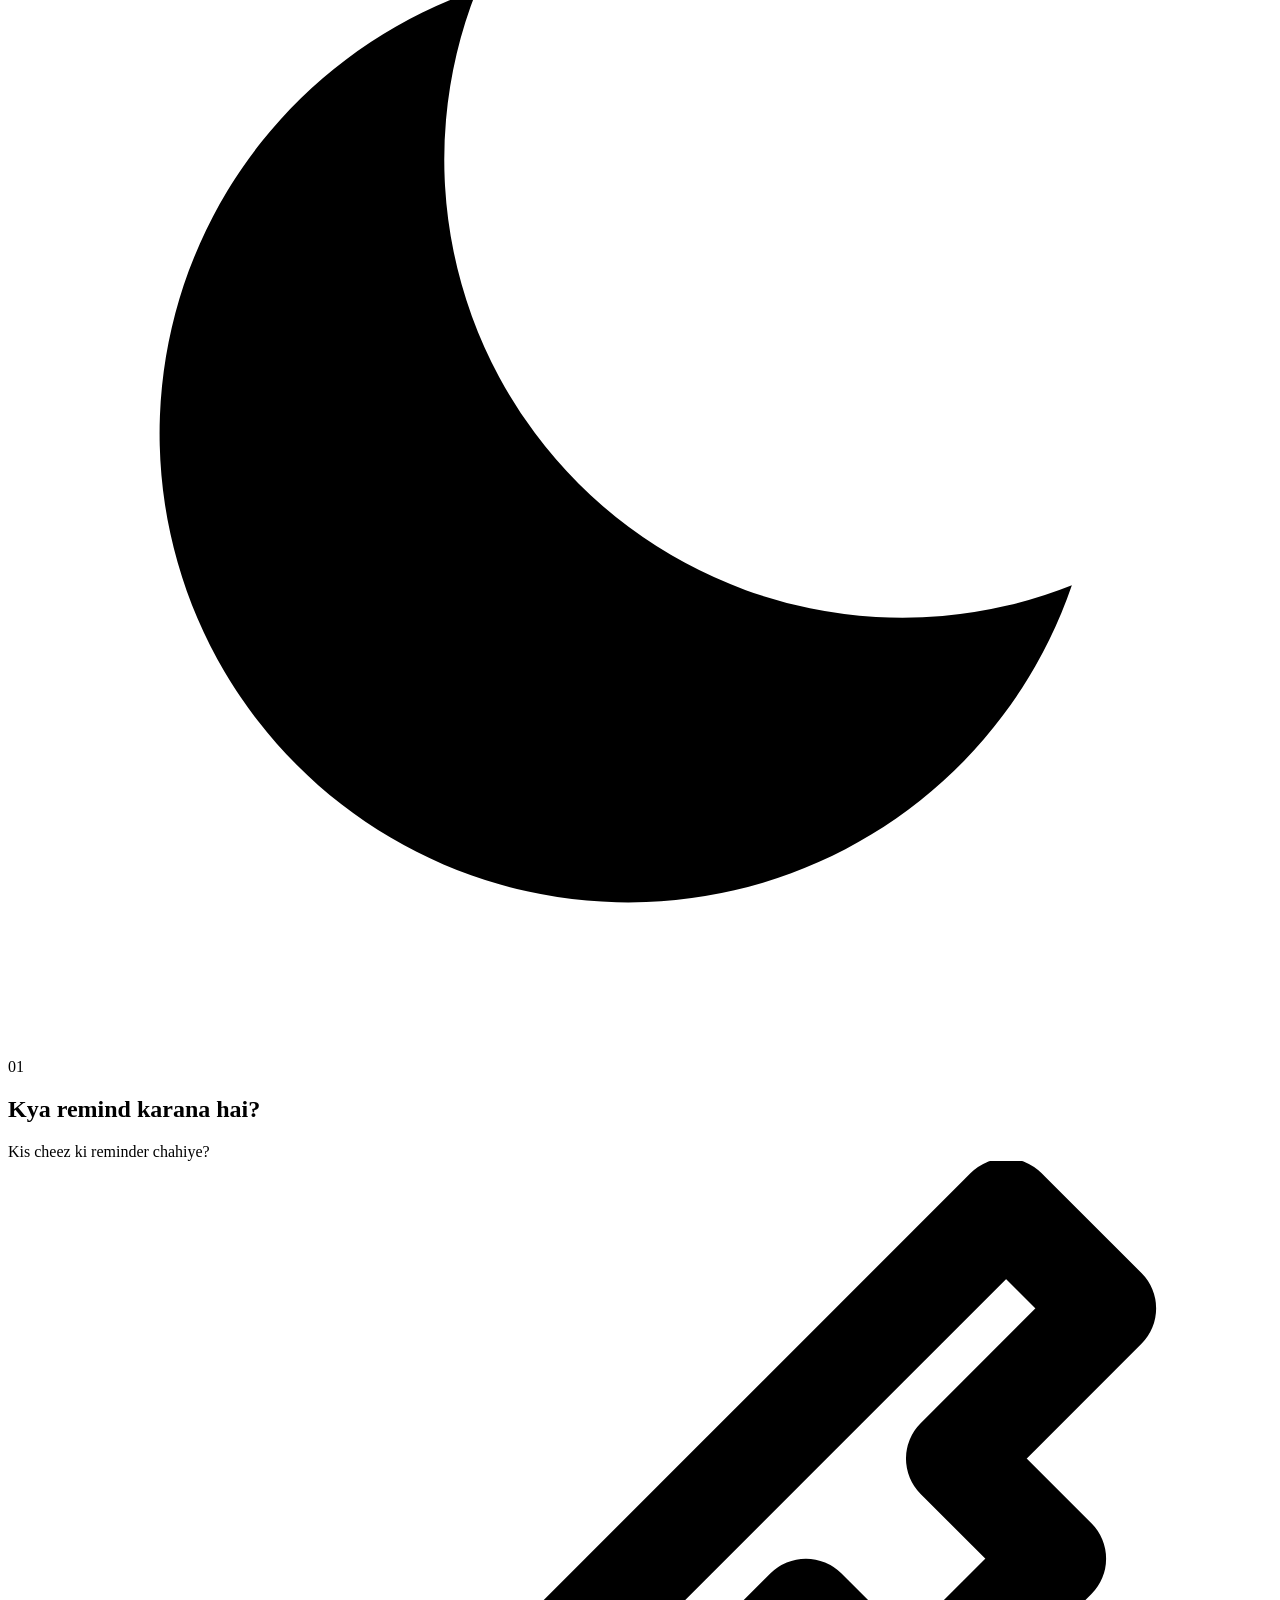
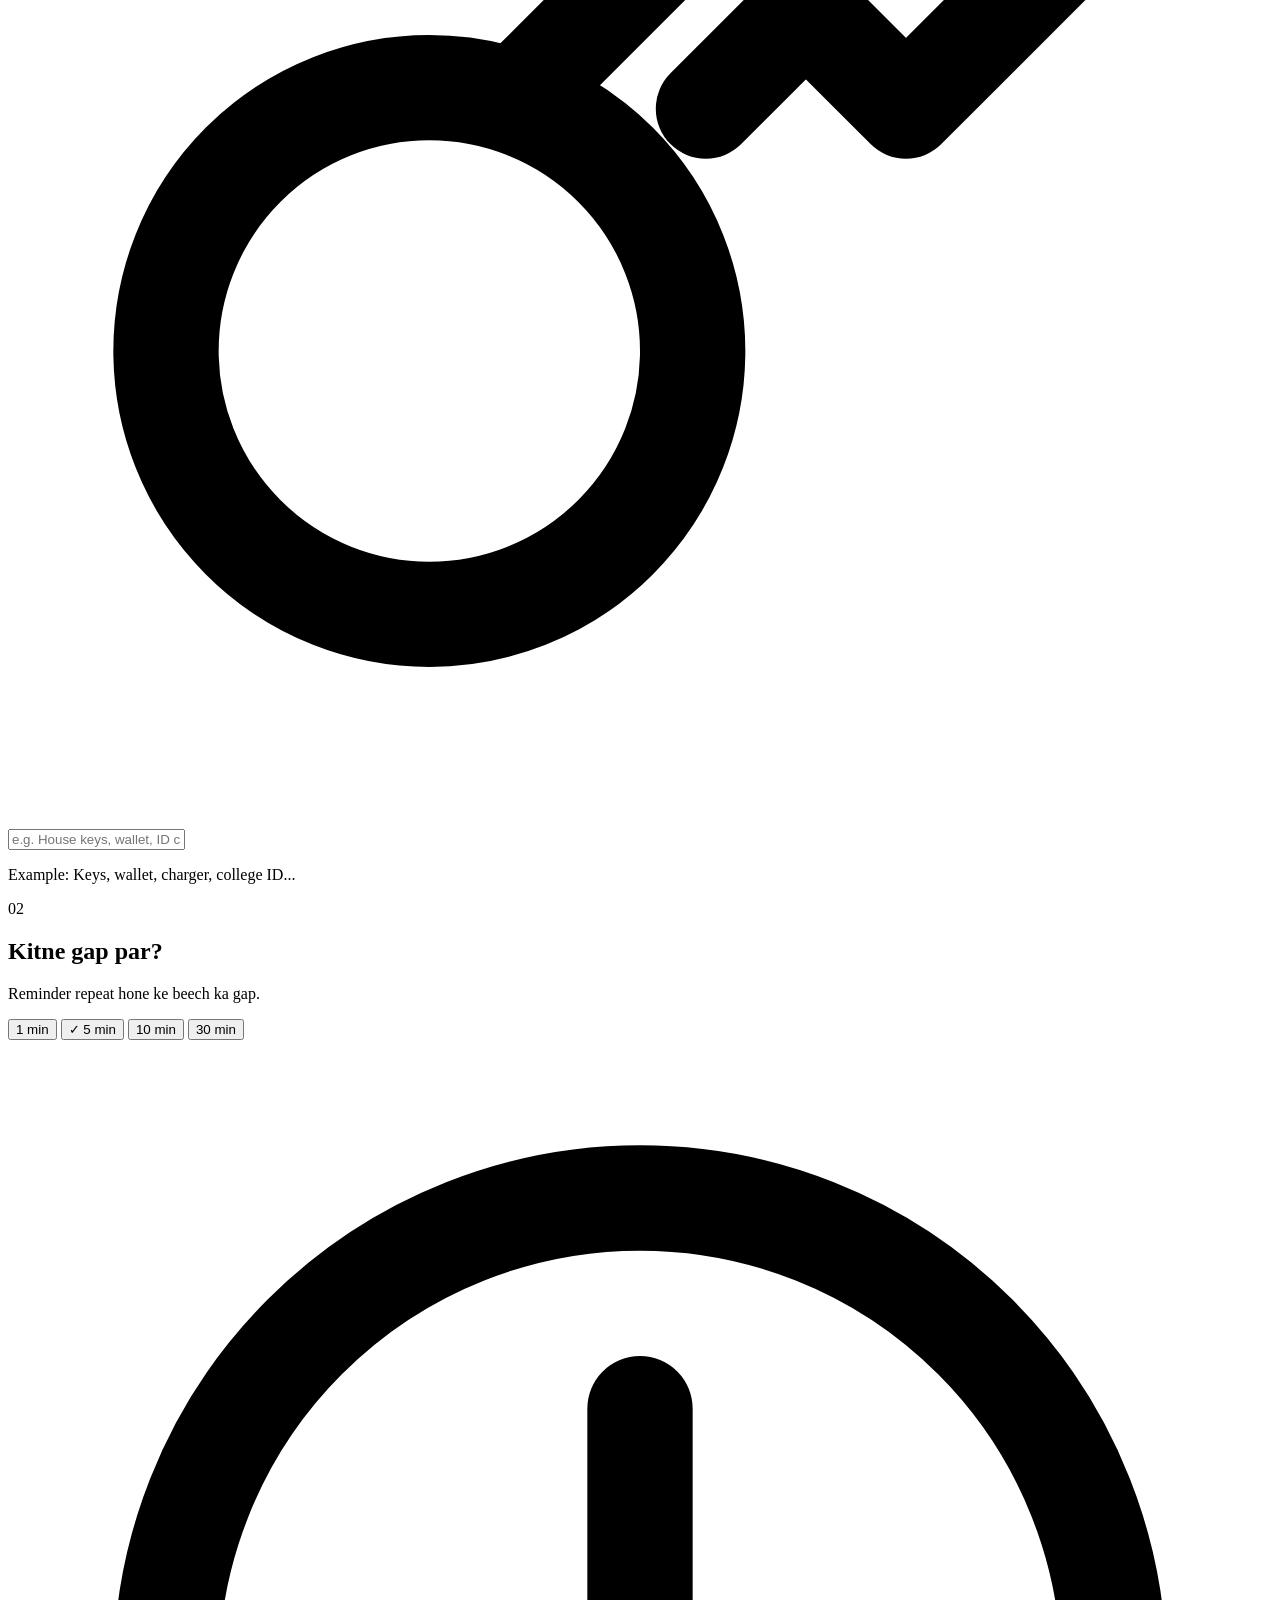
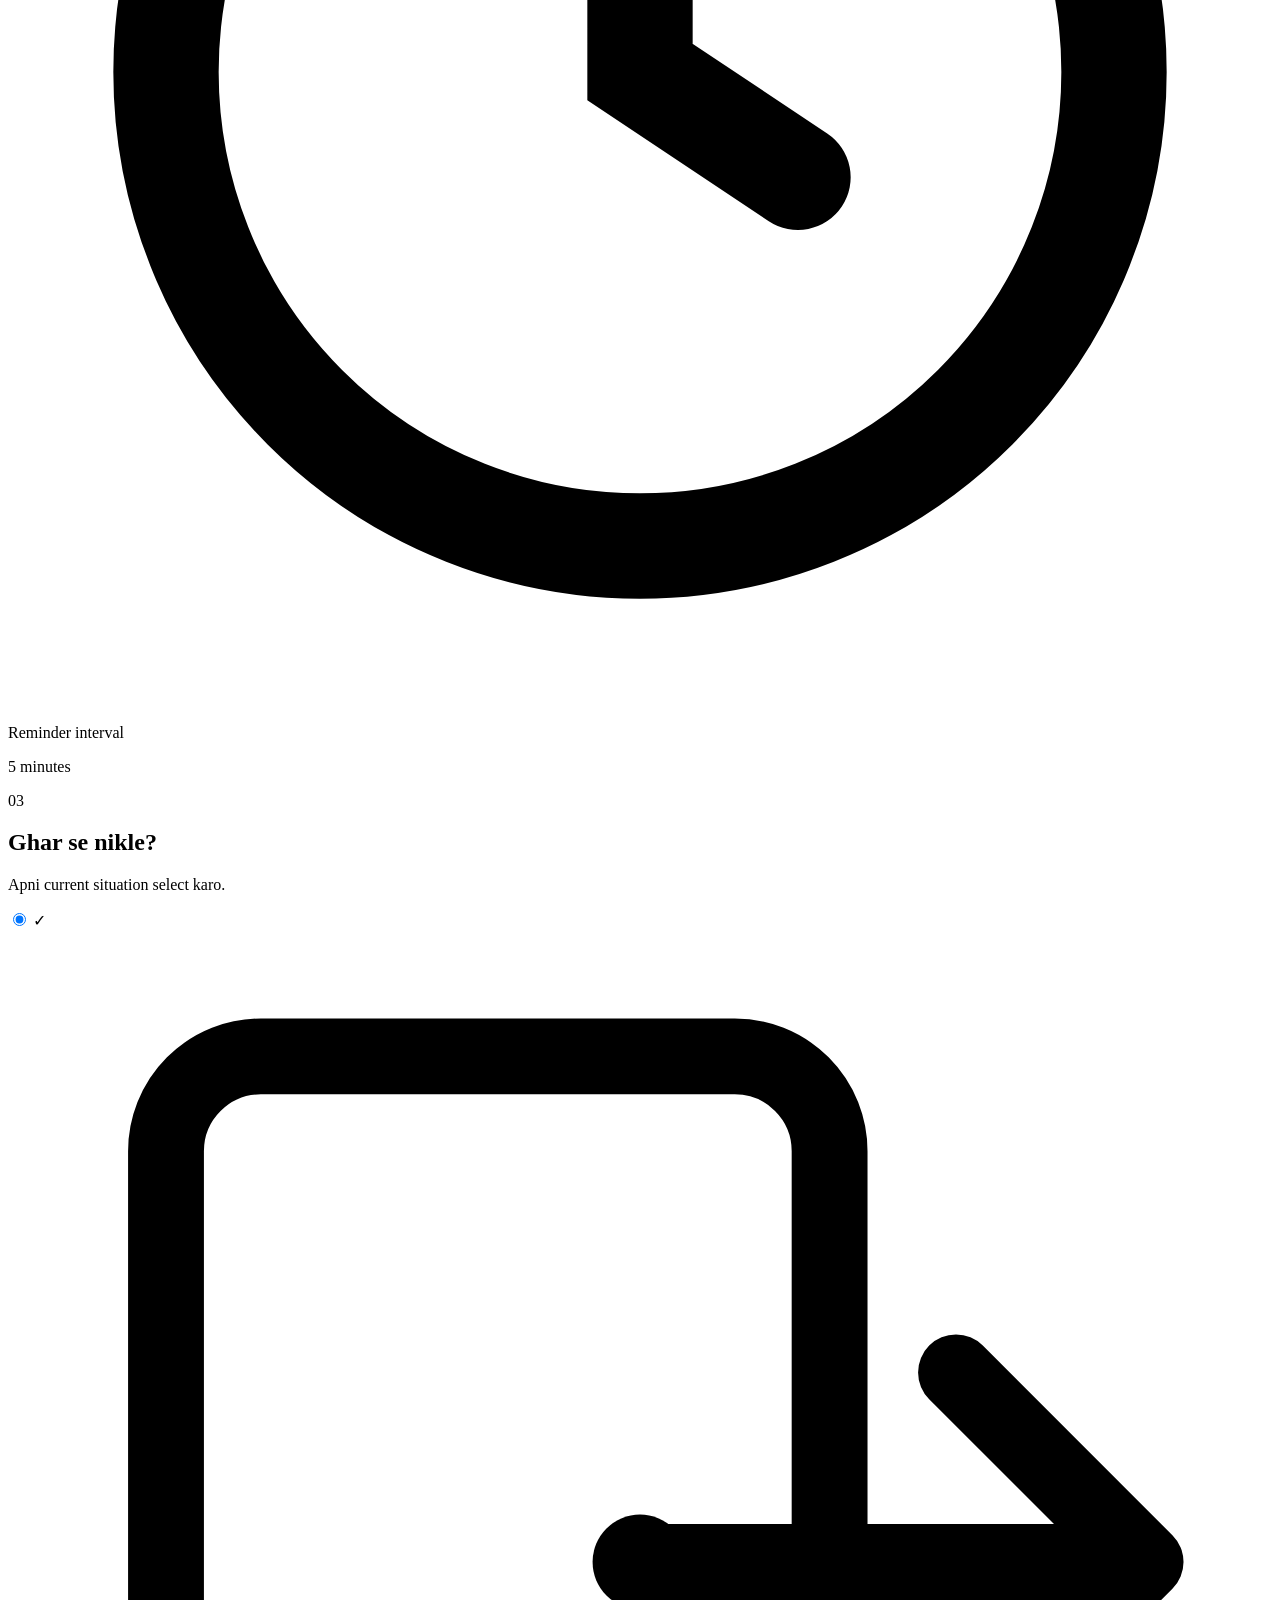
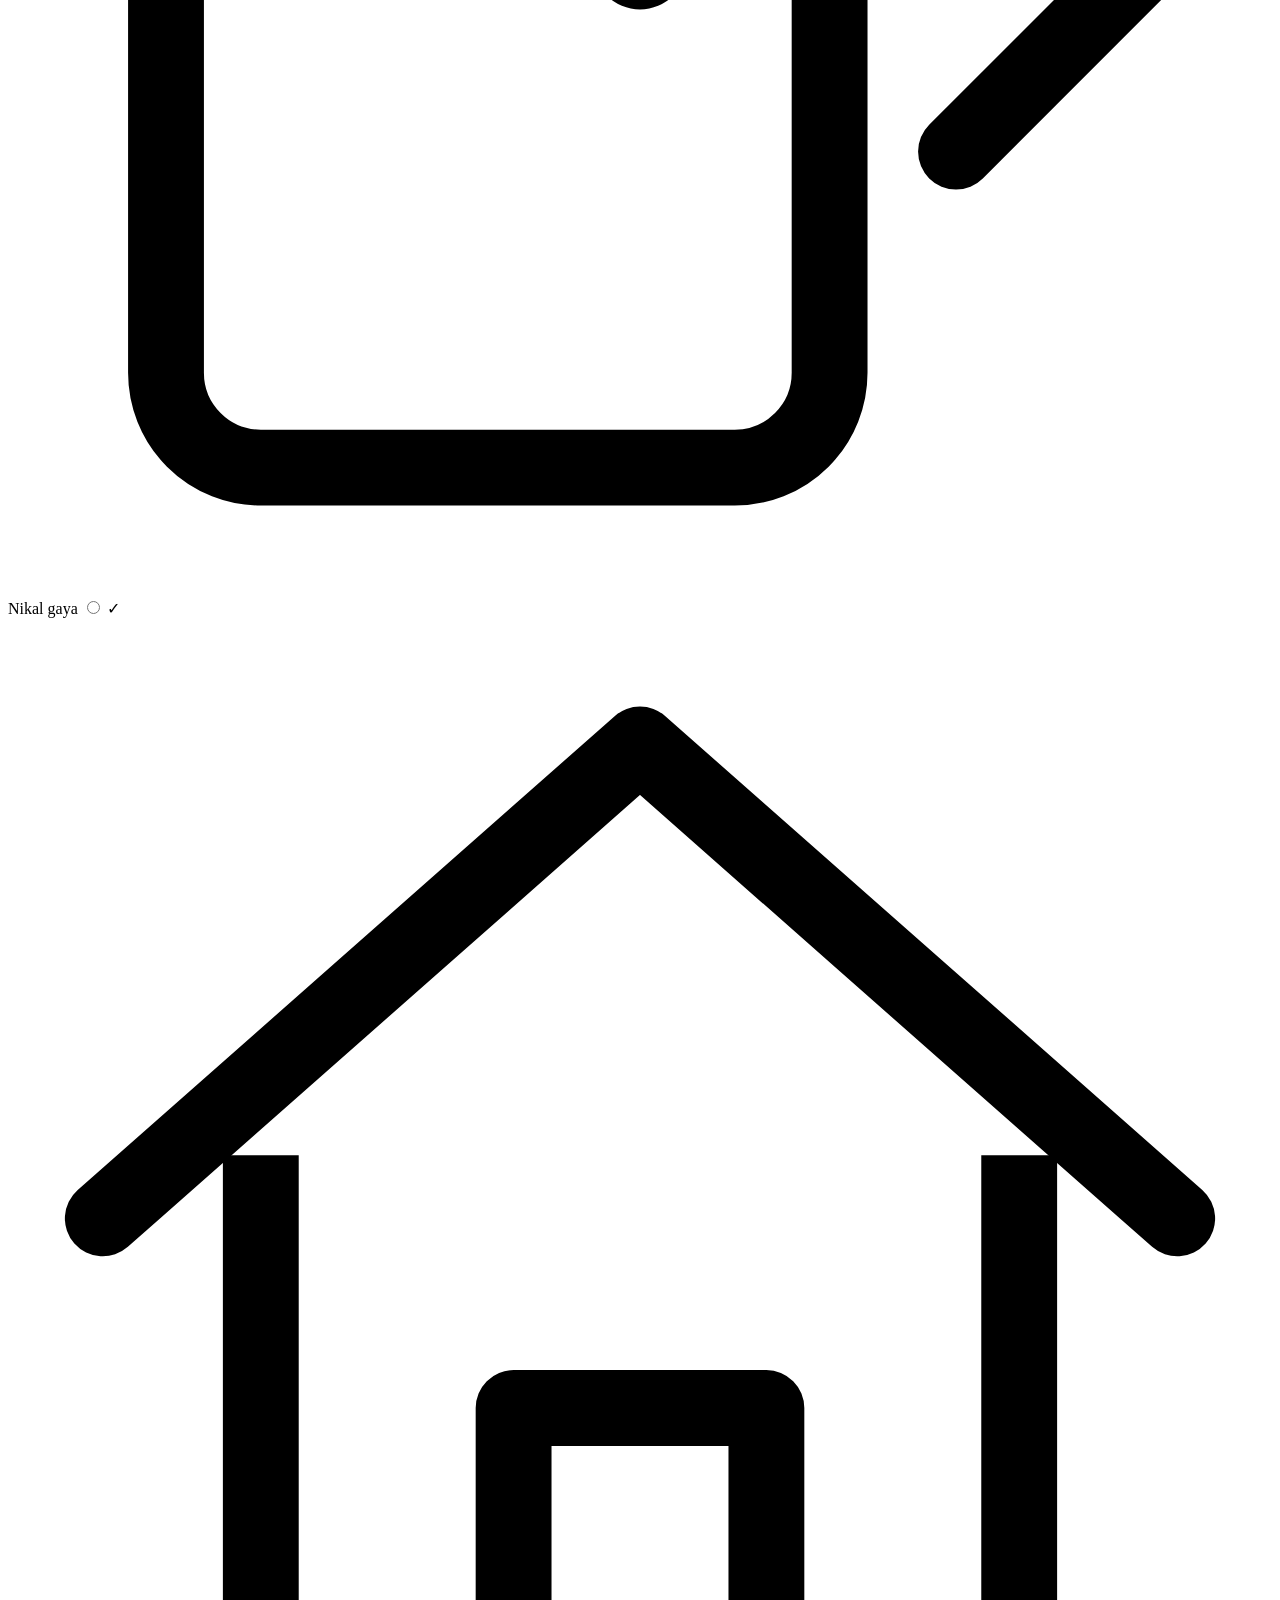
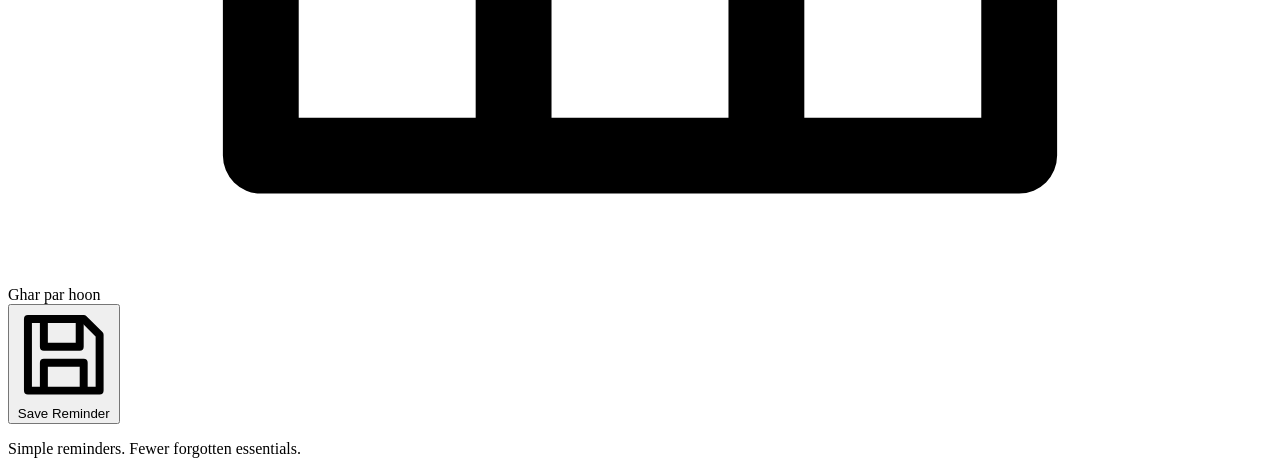
==== commit 6aee71ff: "changed in frontend" ====
--- a/objectReminder.html
+++ b/objectReminder.html
@@ -4,373 +4,277 @@
 <head>
     <meta charset="UTF-8">
     <meta name="viewport" content="width=device-width, initial-scale=1.0">
-    <meta name="theme-color" content="#f7f7fb">
-
-    <title>KeyMate — Remember What Matters</title>
-
-    <link rel="stylesheet" href="./objectReminder.css">
-   
+
+    <meta
+        name="description"
+        content="KeyMate helps you remember the important things before leaving home."
+    >
+
+    <title>KeyMate — Never Forget What Matters</title>
+
+    <link rel="stylesheet" href="style.css">
+
+    <!-- JavaScript tu khud likhega -->
+    <script src="script.js" defer></script>
 </head>
 
 <body>
-    <div class="app-shell">
-
-        <!-- Sidebar -->
-        <aside class="sidebar">
-            <a href="#home" class="brand">
-                <span class="brand-icon">K</span>
-                <span>keymate<span class="brand-dot">.</span></span>
-            </a>
-
-            <div class="workspace-label">YOUR WORKSPACE</div>
-
-            <nav class="navigation">
-                <a href="#home" class="nav-item active">
-                    <span class="nav-icon">⌂</span>
-                    Home
-                </a>
-
-                <a href="#routines" class="nav-item">
-                    <span class="nav-icon">↻</span>
-                    My routines
-                </a>
-
-                <a href="#essentials" class="nav-item">
-                    <span class="nav-icon">⌘</span>
-                    Essentials
-                </a>
-
-                <a href="#settings" class="nav-item">
-                    <span class="nav-icon">⚙</span>
-                    Settings
-                </a>
-            </nav>
-
-            <div class="sidebar-bottom">
-                <div class="sidebar-tip">
-                    <div class="tip-icon">✦</div>
-                    <h3>Build the habit.</h3>
-                    <p>A little consistency today means fewer forgotten things tomorrow.</p>
-                </div>
-
-                <div class="sidebar-footer">
-                    MADE FOR YOUR EVERYDAY LIFE
+    <main class="app-container">
+
+        <!-- Header -->
+        <header class="app-header">
+            <div class="brand">
+                <div class="brand-icon" aria-hidden="true">
+                    <svg viewBox="0 0 24 24" fill="none">
+                        <circle cx="8" cy="15" r="5"
+                            stroke="currentColor" stroke-width="2.2"/>
+                        <path d="M11.5 11.5L21 2L23 4L20 7L22 9L19 12L17 10L15 12"
+                            stroke="currentColor"
+                            stroke-width="2.2"
+                            stroke-linecap="round"
+                            stroke-linejoin="round"
+                            transform="translate(-1 -1) scale(.95)"/>
+                    </svg>
+                </div>
+
+                <div>
+                    <h1 class="brand-name">Key<span>Mate</span></h1>
+                    <p class="brand-tagline">
+                        Never forget what matters.
+                    </p>
                 </div>
             </div>
-        </aside>
-
-        <!-- Main -->
-        <main class="main-content" id="home">
-
-            <header class="topbar">
-                <div class="breadcrumb">
-                    My space <span>/</span> Home
-                </div>
-
-                <div class="topbar-right">
-                    <div class="connection-status">
-                        <span class="status-dot"></span>
-                        Personal assistant
-                    </div>
-
-                    <div class="avatar">S</div>
-                </div>
-            </header>
-
-            <!-- Welcome -->
-            <section class="welcome-card">
-                <div class="welcome-content">
-                    <span class="welcome-label">YOUR DAILY COMPANION</span>
-
-                    <h1>Leave the house.<br>
-                        <span>Leave nothing behind.</span>
-                    </h1>
-
-                    <p>
-                        Your keys have a place. Your routine has a rhythm.
-                        Let's make remembering effortless.
-                    </p>
-
-                    <a href="#routines" class="welcome-button">
-                        Set up my routine <span>→</span>
-                    </a>
-                </div>
-
-                <div class="hero-illustration" aria-hidden="true">
-                    <div class="hero-circle circle-one"></div>
-                    <div class="hero-circle circle-two"></div>
-
-                    <div class="keyring">
-                        <div class="keyring-loop"></div>
-                        <div class="key-shaft"></div>
-                        <div class="key-teeth"></div>
-                        <div class="key-head"></div>
-                    </div>
-
-                    <div class="floating-label label-top">
-                        <span>✦</span> Never forget
-                    </div>
-
-                    <div class="floating-label label-bottom">
-                        Your keys, accounted for.
-                    </div>
-                </div>
-            </section>
-
-            <!-- Quick overview -->
-            <section class="overview-grid">
-                <article class="overview-card">
-                    <div class="overview-heading">
-                        <span>Today's routines</span>
-                        <span class="overview-icon purple-icon">↻</span>
-                    </div>
-                    <div class="overview-number" id="routineCount">0</div>
-                    <p>Habits to follow today</p>
-                </article>
-
-                <article class="overview-card">
-                    <div class="overview-heading">
-                        <span>Essentials</span>
-                        <span class="overview-icon orange-icon">⌘</span>
-                    </div>
-                    <div class="overview-number" id="essentialCount">0</div>
-                    <p>Things to remember</p>
-                </article>
-
-                <article class="overview-card">
-                    <div class="overview-heading">
-                        <span>Habits completed</span>
-                        <span class="overview-icon green-icon">✓</span>
-                    </div>
-                    <div class="overview-number" id="completedCount">0</div>
-                    <p>Completed today</p>
-                </article>
-            </section>
-
-            <!-- Key reminder -->
-            <section class="section-card key-section" id="essentials">
+
+            <div class="theme-indicator" aria-label="Dark theme enabled">
+                <svg viewBox="0 0 24 24" fill="currentColor"
+                    aria-hidden="true">
+                    <path d="M20.2 15.1A8.7 8.7 0 0 1 8.9 3.8
+                    8.9 8.9 0 1 0 20.2 15.1Z"/>
+                </svg>
+            </div>
+        </header>
+
+        <form id="reminderForm">
+
+            <!-- Section 1: Reminder item -->
+            <section class="panel" aria-labelledby="itemHeading">
 
                 <div class="section-heading">
-                    <div>
-                        <span class="section-eyebrow">YOUR MOST IMPORTANT ESSENTIAL</span>
-                        <h2>Key reminder</h2>
-                        <p>One small check. One less thing to worry about.</p>
-                    </div>
-
-                    <span class="key-section-icon">⚿</span>
-                </div>
-
-                <div class="key-reminder-card">
-                    <div class="key-visual">
-                        <span class="key-emoji">🔑</span>
-                    </div>
-
-                    <div class="key-info">
-                        <h3>House keys</h3>
-                        <p>Keep them in one fixed place, every single time.</p>
-
-                        <div class="key-tags">
-                            <span class="tag tag-purple">Daily habit</span>
-                            <span class="tag tag-neutral">High priority</span>
-                        </div>
-                    </div>
-
-                    <div class="key-action">
-                        <span class="habit-indicator">
-                            <span class="status-dot"></span>
-                            Habit setup
-                        </span>
-
-                        <button type="button" class="secondary-button"
-                                id="editKeyButton">
-                            Configure
-                        </button>
-                    </div>
-                </div>
-
-                <!-- Key reminder settings -->
-                <div class="settings-grid">
-                    <div class="setting-box">
-                        <div class="setting-icon">⌂</div>
-                        <div>
-                            <h4>When I arrive home</h4>
-                            <p>Remind me to put my keys in their place.</p>
-                        </div>
-                        <span class="setting-arrow">→</span>
-                    </div>
-
-                    <div class="setting-box">
-                        <div class="setting-icon">↗</div>
-                        <div>
-                            <h4>When I leave home</h4>
-                            <p>Remind me to check that I have my keys.</p>
-                        </div>
-                        <span class="setting-arrow">→</span>
-                    </div>
-                </div>
-
-                <div class="section-footnote">
-                    <span>✦</span>
-                    Location-based reminders will be configured in a later step.
-                </div>
-            </section>
-
-            <!-- Daily routine -->
-            <section class="section-card" id="routines">
-                <div class="section-heading">
-                    <div>
-                        <span class="section-eyebrow">SMALL ACTIONS, BETTER HABITS</span>
-                        <h2>My daily routine</h2>
-                        <p>Build a repeatable routine for the things you often forget.</p>
-                    </div>
-
-                    <button type="button" class="primary-button"
-                            id="addRoutineButton">
-                        <span>＋</span> Add routine
-                    </button>
-                </div>
-
-                <form id="routineForm" class="routine-form">
-                    <div class="form-group">
-                        <label for="routineName">What do you want to remember?</label>
-                        <input
-                            type="text"
-                            id="routineName"
-                            placeholder="e.g. Put keys on the key holder"
-                            required
-                        >
-                    </div>
-
-                    <div class="form-row">
-                        <div class="form-group">
-                            <label for="routineTrigger">When should I remind you?</label>
-                            <select id="routineTrigger" required>
-                                <option value="home-arrival">When I arrive home</option>
-                                <option value="home-exit">When I leave home</option>
-                                <option value="morning">Every morning</option>
-                                <option value="evening">Every evening</option>
-                                <option value="scheduled">At a specific time</option>
-                            </select>
-                        </div>
-
-                        <div class="form-group">
-                            <label for="routineTime">Reminder time</label>
-                            <input type="time" id="routineTime">
-                        </div>
-                    </div>
-
-                    <div class="form-group">
-                        <label for="routineNote">Extra instructions <span>(optional)</span></label>
-                        <textarea
-                            id="routineNote"
-                            rows="2"
-                            placeholder="e.g. Place the keys in the bowl near the main door."
-                        ></textarea>
-                    </div>
-
-                    <div class="form-footer">
-                        <p>Make the right action easy to repeat.</p>
-                        <button type="submit" class="primary-button">
-                            Save routine
-                        </button>
-                    </div>
-                </form>
-
-                <div class="routine-list" id="routineList">
-                    <div class="empty-state" id="emptyRoutineState">
-                        <div class="empty-state-icon">↻</div>
-                        <h3>Your routines will appear here.</h3>
-                        <p>Create your first routine to start building a consistent habit.</p>
-                    </div>
-                </div>
-            </section>
-
-            <!-- Alert preferences -->
-            <section class="section-card" id="settings">
-                <div class="section-heading">
-                    <div>
-                        <span class="section-eyebrow">MAKE IT HARD TO MISS</span>
-                        <h2>Reminder preferences</h2>
-                        <p>Choose how your future phone reminders should behave.</p>
-                    </div>
-                </div>
-
-                <div class="preference-list">
-
-                    <div class="preference-row">
-                        <div class="preference-icon">♫</div>
-                        <div class="preference-info">
-                            <h4>Sound alerts</h4>
-                            <p>Play an audible reminder when a routine triggers.</p>
-                        </div>
-                        <label class="switch">
-                            <input type="checkbox" id="soundPreference" checked>
-                            <span class="switch-slider"></span>
-                        </label>
-                    </div>
-
-                    <div class="preference-row">
-                        <div class="preference-icon">〰</div>
-                        <div class="preference-info">
-                            <h4>Vibration</h4>
-                            <p>Use vibration to get your attention.</p>
-                        </div>
-                        <label class="switch">
-                            <input type="checkbox" id="vibrationPreference" checked>
-                            <span class="switch-slider"></span>
-                        </label>
-                    </div>
-
-                    <div class="preference-row">
-                        <div class="preference-icon">⟳</div>
-                        <div class="preference-info">
-                            <h4>Repeat until acknowledged</h4>
-                            <p>Keep reminding me until I confirm the action.</p>
-                        </div>
-                        <label class="switch">
-                            <input type="checkbox" id="repeatPreference" checked>
-                            <span class="switch-slider"></span>
-                        </label>
-                    </div>
-
-                </div>
-
-                <p class="settings-notice">
-                    These controls are interface preferences for now.
-                    Actual sound, vibration and background alerts require JavaScript
-                    and, for reliable Android behaviour, native integration.
+                    <span class="section-number">01</span>
+                    <h2 id="itemHeading">Kya remind karana hai?</h2>
+                </div>
+
+                <label for="reminderItem" class="field-label">
+                    Kis cheez ki reminder chahiye?
+                </label>
+
+                <div class="input-wrapper">
+                    <svg viewBox="0 0 24 24" fill="none"
+                        aria-hidden="true">
+                        <circle cx="8" cy="15" r="5"
+                            stroke="currentColor" stroke-width="2"/>
+                        <path d="M11.5 11.5L21 2L23 4L20 7L22 9L19 12L17 10L15 12"
+                            stroke="currentColor"
+                            stroke-width="2"
+                            stroke-linecap="round"
+                            stroke-linejoin="round"
+                            transform="translate(-1 -1) scale(.95)"/>
+                    </svg>
+
+                    <input
+                        type="text"
+                        id="reminderItem"
+                        name="reminderItem"
+                        placeholder="e.g. House keys, wallet, ID card..."
+                        autocomplete="off"
+                        maxlength="80"
+                        required
+                    >
+                </div>
+
+                <p class="helper-text">
+                    Example: Keys, wallet, charger, college ID...
                 </p>
             </section>
 
-            <footer class="page-footer">
-                <span>KEYMATE © 2026</span>
-                <span>Remember less. Live more. ✦</span>
-            </footer>
-
-        </main>
-    </div>
-
-    <!-- Future active reminder overlay -->
-    <section class="alert-overlay" id="activeReminder" hidden>
-        <div class="alert-panel">
-            <div class="alert-symbol">🔑</div>
-            <span class="section-eyebrow">KEYMATE REMINDER</span>
-            <h2 id="alertTitle">Have you put your keys away?</h2>
-            <p id="alertDescription">
-                Put your keys in their designated place before continuing.
-            </p>
-
-            <button type="button" class="primary-button" id="acknowledgeButton">
-                Done — I've checked
-            </button>
-
-            <p class="alert-footnote">
-                This reminder will remain active until you acknowledge it.
-            </p>
-        </div>
-    </section>
-
+            <!-- Section 2: Reminder interval -->
+            <section class="panel" aria-labelledby="intervalHeading">
+
+                <div class="section-heading">
+                    <span class="section-number">02</span>
+                    <h2 id="intervalHeading">Kitne gap par?</h2>
+                </div>
+
+                <p class="section-description">
+                    Reminder repeat hone ke beech ka gap.
+                </p>
+
+                <div class="interval-options" id="intervalOptions">
+
+                    <button
+                        class="interval-option"
+                        type="button"
+                        data-interval="1"
+                        aria-pressed="false"
+                    >
+                        1 min
+                    </button>
+
+                    <button
+                        class="interval-option selected"
+                        type="button"
+                        data-interval="5"
+                        aria-pressed="true"
+                    >
+                        <span class="selected-check" aria-hidden="true">✓</span>
+                        5 min
+                    </button>
+
+                    <button
+                        class="interval-option"
+                        type="button"
+                        data-interval="10"
+                        aria-pressed="false"
+                    >
+                        10 min
+                    </button>
+
+                    <button
+                        class="interval-option"
+                        type="button"
+                        data-interval="30"
+                        aria-pressed="false"
+                    >
+                        30 min
+                    </button>
+
+                </div>
+
+                <div class="interval-summary">
+                    <div class="summary-icon" aria-hidden="true">
+                        <svg viewBox="0 0 24 24" fill="none">
+                            <circle cx="12" cy="12" r="9"
+                                stroke="currentColor" stroke-width="2"/>
+                            <path d="M12 7V12L15 14"
+                                stroke="currentColor"
+                                stroke-width="2"
+                                stroke-linecap="round"/>
+                        </svg>
+                    </div>
+
+                    <div>
+                        <p class="summary-label">Reminder interval</p>
+                        <p class="summary-value" id="intervalValue">
+                            5 minutes
+                        </p>
+                    </div>
+                </div>
+
+            </section>
+
+            <!-- Section 3: Leaving home status -->
+            <section class="panel status-panel"
+                aria-labelledby="statusHeading">
+
+                <div class="section-heading">
+                    <span class="section-number">03</span>
+                    <h2 id="statusHeading">Ghar se nikle?</h2>
+                </div>
+
+                <p class="section-description">
+                    Apni current situation select karo.
+                </p>
+
+                <div class="status-options">
+
+                    <label class="status-option selected" id="leftHomeCard">
+                        <input
+                            type="radio"
+                            name="homeStatus"
+                            value="left"
+                            checked
+                        >
+
+                        <span class="status-check" aria-hidden="true">✓</span>
+
+                        <svg class="status-icon" viewBox="0 0 40 40"
+                            fill="none" aria-hidden="true">
+                            <rect x="5" y="4" width="21" height="32"
+                                rx="3" stroke="currentColor"
+                                stroke-width="2.4"/>
+                            <circle cx="20" cy="20" r="1.5"
+                                fill="currentColor"/>
+                            <path d="M20 20H36M30 14L36 20L30 26"
+                                stroke="currentColor"
+                                stroke-width="2.4"
+                                stroke-linecap="round"
+                                stroke-linejoin="round"/>
+                        </svg>
+
+                        <span class="status-label">Nikal gaya</span>
+                    </label>
+
+                    <label class="status-option" id="atHomeCard">
+                        <input
+                            type="radio"
+                            name="homeStatus"
+                            value="home"
+                        >
+
+                        <span class="status-check" aria-hidden="true">✓</span>
+
+                        <svg class="status-icon" viewBox="0 0 40 40"
+                            fill="none" aria-hidden="true">
+                            <path d="M3 19L20 4L37 19"
+                                stroke="currentColor"
+                                stroke-width="2.4"
+                                stroke-linecap="round"
+                                stroke-linejoin="round"/>
+                            <path d="M8 17V36H32V17"
+                                stroke="currentColor"
+                                stroke-width="2.4"
+                                stroke-linejoin="round"/>
+                            <path d="M16 36V25H24V36"
+                                stroke="currentColor"
+                                stroke-width="2.4"
+                                stroke-linejoin="round"/>
+                        </svg>
+
+                        <span class="status-label">Ghar par hoon</span>
+                    </label>
+
+                </div>
+
+                <!-- Save area -->
+                <div class="save-area">
+                    <button type="submit" class="save-button">
+                        <svg viewBox="0 0 24 24" fill="none"
+                            aria-hidden="true">
+                            <path d="M5 3H17L21 7V21H3V3H5Z"
+                                stroke="currentColor"
+                                stroke-width="2"
+                                stroke-linejoin="round"/>
+                            <path d="M7 3V10H16V3M7 21V14H17V21"
+                                stroke="currentColor"
+                                stroke-width="2"
+                                stroke-linejoin="round"/>
+                        </svg>
+
+                        <span>Save Reminder</span>
+                    </button>
+
+                    <p class="save-message" id="saveMessage"
+                        role="status" aria-live="polite"></p>
+
+                    <p class="footer-note">
+                        Simple reminders. Fewer forgotten essentials.
+                    </p>
+                </div>
+
+            </section>
+
+        </form>
+
+    </main>
 </body>
-
-<script src="./objectReminder.js"></script>
 </html>
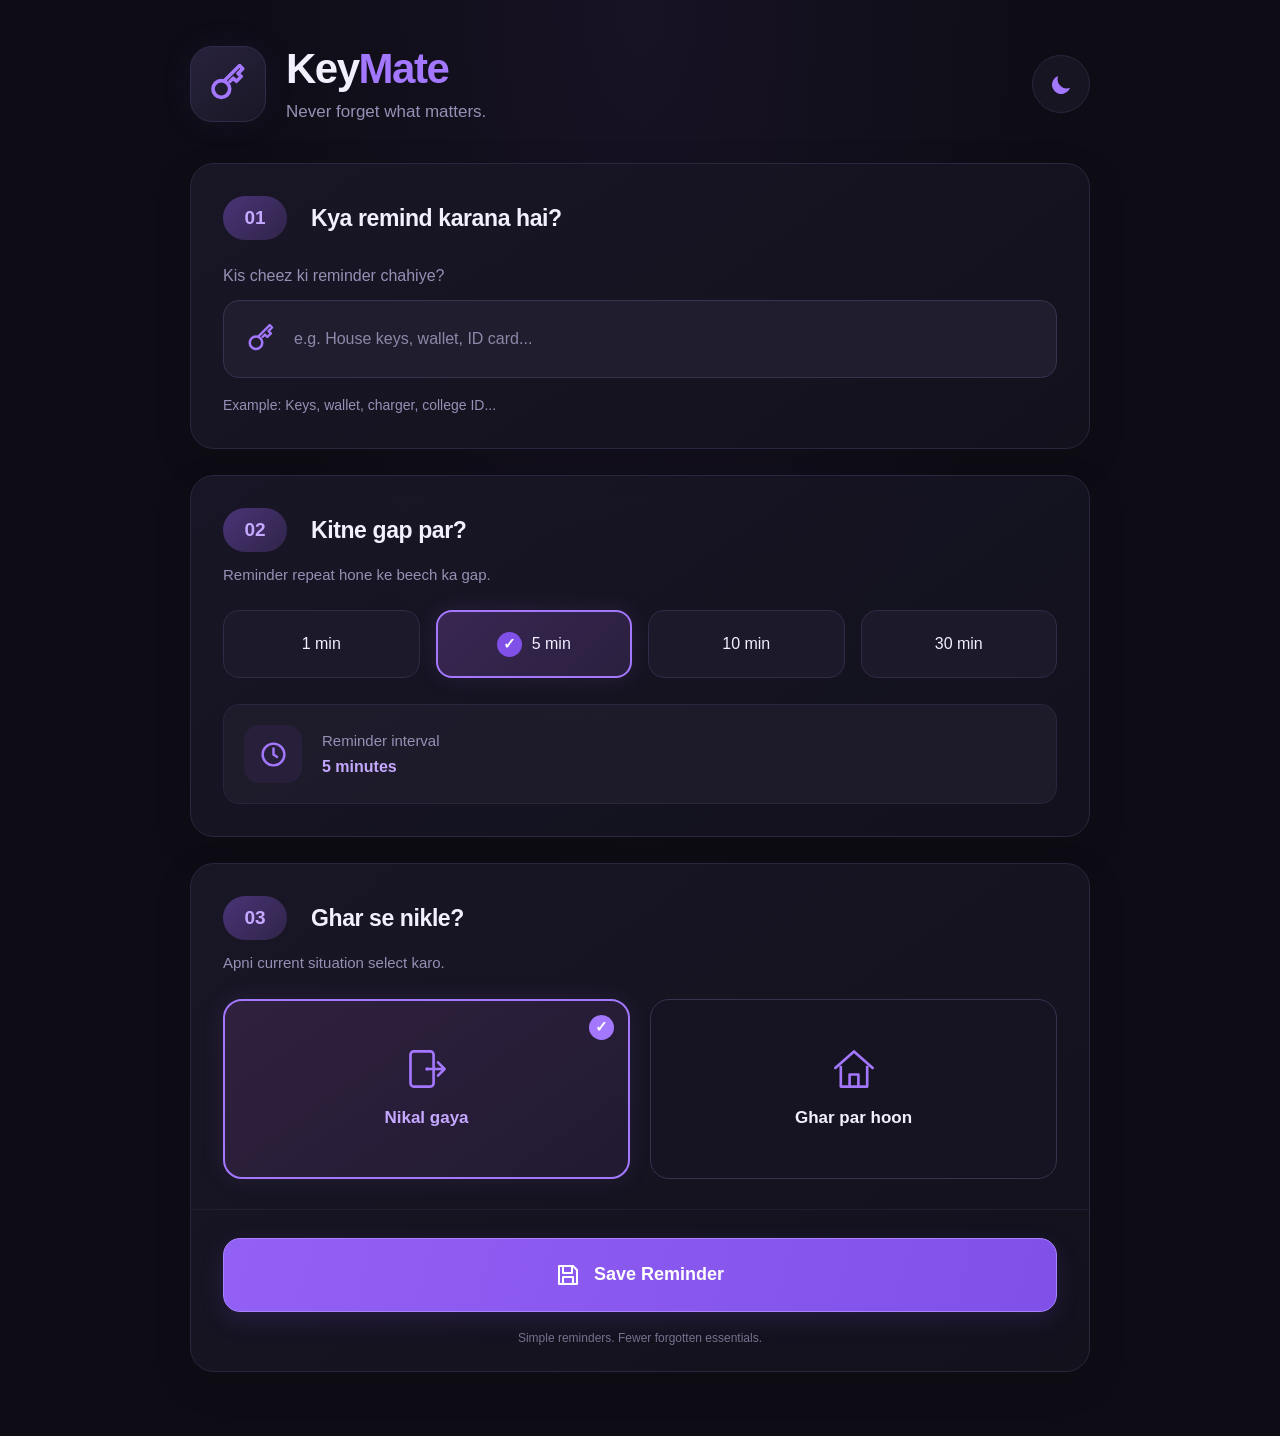
==== commit bfc788f8: "Wrting the js code again" ====
--- a/objectReminder.html
+++ b/objectReminder.html
@@ -12,10 +12,10 @@
 
     <title>KeyMate — Never Forget What Matters</title>
 
-    <link rel="stylesheet" href="style.css">
+    <link rel="stylesheet" href="objectReminder.css">
 
     <!-- JavaScript tu khud likhega -->
-    <script src="script.js" defer></script>
+    <script src="objectReminder.js" defer></script>
 </head>
 
 <body>
--- a/objectReminder.css
+++ b/objectReminder.css
@@ -0,0 +1,760 @@
+
+:root {
+    color-scheme: dark;
+
+    --bg: #0e0d15;
+    --panel: #15141f;
+    --surface: #201e2e;
+    --surface-hover: #29243a;
+
+    --purple: #a477ff;
+    --purple-light: #c5a8ff;
+    --purple-dark: #8050e8;
+    --purple-glow: rgba(164, 119, 255, 0.16);
+
+    --text: #f2efff;
+    --muted: #9690b5;
+    --border: #29263d;
+    --border-hover: #51416e;
+
+    --radius-panel: 24px;
+    --radius-control: 16px;
+    --transition: 180ms ease;
+}
+
+/* Reset */
+
+* {
+    margin: 0;
+    padding: 0;
+    box-sizing: border-box;
+}
+
+html {
+    min-height: 100%;
+    scroll-behavior: smooth;
+}
+
+body {
+    min-height: 100vh;
+    background:
+        radial-gradient(
+            ellipse at 50% 0%,
+            rgba(105, 64, 175, 0.10),
+            transparent 45%
+        ),
+        var(--bg);
+
+    color: var(--text);
+    font-family:
+        Inter,
+        -apple-system,
+        BlinkMacSystemFont,
+        "Segoe UI",
+        sans-serif;
+
+    font-size: 16px;
+    line-height: 1.5;
+    -webkit-font-smoothing: antialiased;
+}
+
+button,
+input {
+    font: inherit;
+}
+
+button {
+    color: inherit;
+}
+
+button:focus-visible,
+input:focus-visible {
+    outline: 2px solid var(--purple-light);
+    outline-offset: 4px;
+}
+
+/* Main layout */
+
+.app-container {
+    width: min(100% - 40px, 900px);
+    margin: 0 auto;
+    padding: 44px 0 64px;
+}
+
+/* Header */
+
+.app-header {
+    display: flex;
+    align-items: center;
+    justify-content: space-between;
+    gap: 20px;
+    margin-bottom: 38px;
+}
+
+.brand {
+    display: flex;
+    align-items: center;
+    gap: 20px;
+    min-width: 0;
+}
+
+.brand-icon {
+    display: grid;
+    place-items: center;
+    flex-shrink: 0;
+
+    width: 76px;
+    height: 76px;
+
+    color: var(--purple);
+    background: linear-gradient(
+        145deg,
+        #28223d,
+        #191725
+    );
+
+    border: 1px solid #332b4b;
+    border-radius: 22px;
+    box-shadow: 0 0 35px rgba(145, 87, 255, 0.07);
+}
+
+.brand-icon svg {
+    width: 40px;
+    height: 40px;
+}
+
+.brand-name {
+    font-size: clamp(28px, 5vw, 42px);
+    font-weight: 750;
+    letter-spacing: -1.5px;
+    line-height: 1.2;
+}
+
+.brand-name span {
+    color: var(--purple);
+}
+
+.brand-tagline {
+    margin-top: 5px;
+    color: var(--muted);
+    font-size: clamp(13px, 2.5vw, 17px);
+}
+
+.theme-indicator {
+    display: grid;
+    place-items: center;
+    flex-shrink: 0;
+
+    width: 58px;
+    height: 58px;
+
+    color: var(--purple);
+    background: #171522;
+    border: 1px solid var(--border);
+    border-radius: 50%;
+}
+
+.theme-indicator svg {
+    width: 25px;
+    height: 25px;
+}
+
+/* Panels */
+
+#reminderForm {
+    display: grid;
+    gap: 26px;
+}
+
+.panel {
+    min-width: 0;
+    padding: 32px;
+    background: linear-gradient(
+        145deg,
+        rgba(25, 23, 38, 0.97),
+        rgba(18, 17, 28, 0.97)
+    );
+
+    border: 1px solid var(--border);
+    border-radius: var(--radius-panel);
+
+    box-shadow: 0 12px 40px rgba(0, 0, 0, 0.10);
+}
+
+.section-heading {
+    display: flex;
+    align-items: center;
+    gap: 24px;
+    margin-bottom: 12px;
+}
+
+.section-number {
+    display: inline-grid;
+    place-items: center;
+    flex-shrink: 0;
+
+    min-width: 64px;
+    height: 44px;
+    padding: 0 14px;
+
+    background: linear-gradient(
+        135deg,
+        #493477,
+        #302449
+    );
+
+    color: var(--purple-light);
+    border-radius: 999px;
+
+    font-size: 19px;
+    font-weight: 700;
+}
+
+.section-heading h2 {
+    font-size: clamp(18px, 2.5vw, 23px);
+    font-weight: 650;
+    letter-spacing: -0.4px;
+}
+
+.field-label {
+    display: block;
+    margin: 24px 0 12px;
+    color: var(--muted);
+    font-size: 16px;
+}
+
+.section-description {
+    margin-top: 6px;
+    margin-bottom: 24px;
+    color: var(--muted);
+    font-size: 15px;
+}
+
+/* Reminder item input */
+
+.input-wrapper {
+    display: flex;
+    align-items: center;
+    gap: 18px;
+
+    min-height: 78px;
+    padding: 0 22px;
+
+    background: var(--surface);
+    border: 1px solid #38324f;
+    border-radius: var(--radius-control);
+
+    transition:
+        border-color var(--transition),
+        box-shadow var(--transition);
+}
+
+.input-wrapper:focus-within {
+    border-color: var(--purple);
+    box-shadow: 0 0 0 4px var(--purple-glow);
+}
+
+.input-wrapper svg {
+    width: 30px;
+    height: 30px;
+    flex-shrink: 0;
+    color: var(--purple);
+}
+
+.input-wrapper input {
+    width: 100%;
+    min-width: 0;
+    height: 76px;
+
+    color: var(--text);
+    background: transparent;
+    border: none;
+    outline: none;
+
+    font-size: 16px;
+}
+
+.input-wrapper input::placeholder {
+    color: #8e87aa;
+    opacity: 1;
+}
+
+.input-wrapper input:focus-visible {
+    outline: none;
+}
+
+.helper-text {
+    margin-top: 17px;
+    color: var(--muted);
+    font-size: 14px;
+}
+
+/* Reminder interval */
+
+.interval-options {
+    display: grid;
+    grid-template-columns: repeat(4, minmax(0, 1fr));
+    gap: 16px;
+}
+
+.interval-option {
+    display: flex;
+    align-items: center;
+    justify-content: center;
+    gap: 10px;
+
+    min-height: 68px;
+    padding: 12px 8px;
+
+    background: #1c1a2a;
+    border: 1px solid #302b46;
+    border-radius: var(--radius-control);
+
+    color: var(--text);
+    cursor: pointer;
+
+    transition:
+        background var(--transition),
+        border-color var(--transition),
+        box-shadow var(--transition),
+        transform var(--transition);
+}
+
+.interval-option:hover {
+    background: var(--surface-hover);
+    border-color: var(--border-hover);
+}
+
+.interval-option:active {
+    transform: scale(0.98);
+}
+
+.interval-option.selected {
+    background: linear-gradient(
+        135deg,
+        #392753,
+        #2b203f
+    );
+
+    border: 2px solid var(--purple);
+    box-shadow: 0 0 22px rgba(164, 119, 255, 0.12);
+}
+
+.selected-check {
+    display: none;
+    place-items: center;
+    flex-shrink: 0;
+
+    width: 25px;
+    height: 25px;
+
+    background: var(--purple-dark);
+    border-radius: 50%;
+    color: white;
+    font-size: 15px;
+    font-weight: 700;
+}
+
+.interval-option.selected .selected-check {
+    display: inline-grid;
+}
+
+.interval-summary {
+    display: flex;
+    align-items: center;
+    gap: 20px;
+
+    margin-top: 26px;
+    padding: 20px;
+
+    background: rgba(32, 30, 46, 0.75);
+    border: 1px solid #29253c;
+    border-radius: var(--radius-control);
+}
+
+.summary-icon {
+    display: grid;
+    place-items: center;
+    flex-shrink: 0;
+
+    width: 58px;
+    height: 58px;
+
+    background: #28203b;
+    border-radius: 15px;
+    color: var(--purple);
+}
+
+.summary-icon svg {
+    width: 29px;
+    height: 29px;
+}
+
+.summary-label {
+    color: var(--muted);
+    font-size: 15px;
+}
+
+.summary-value {
+    margin-top: 2px;
+    color: var(--purple-light);
+    font-size: 16px;
+    font-weight: 650;
+}
+
+/* Home status options */
+
+.status-options {
+    display: grid;
+    grid-template-columns: repeat(2, minmax(0, 1fr));
+    gap: 20px;
+}
+
+.status-option {
+    position: relative;
+
+    display: flex;
+    flex-direction: column;
+    align-items: center;
+    justify-content: center;
+    gap: 14px;
+
+    min-height: 180px;
+    padding: 28px 18px;
+
+    background: rgba(23, 21, 35, 0.8);
+    border: 1px solid #38324f;
+    border-radius: 19px;
+
+    cursor: pointer;
+    transition:
+        background var(--transition),
+        border-color var(--transition),
+        box-shadow var(--transition);
+}
+
+.status-option:hover {
+    border-color: var(--border-hover);
+}
+
+.status-option input {
+    position: absolute;
+    width: 1px;
+    height: 1px;
+    opacity: 0;
+    pointer-events: none;
+}
+
+.status-option:has(input:focus-visible) {
+    outline: 2px solid var(--purple-light);
+    outline-offset: 4px;
+}
+
+.status-option.selected {
+    background: linear-gradient(
+        145deg,
+        #30213f,
+        #211a32
+    );
+
+    border: 2px solid var(--purple);
+    box-shadow: 0 0 24px rgba(164, 119, 255, 0.10);
+}
+
+.status-check {
+    position: absolute;
+    top: 14px;
+    right: 14px;
+
+    display: none;
+    place-items: center;
+
+    width: 25px;
+    height: 25px;
+
+    background: var(--purple);
+    color: #fff;
+    border-radius: 50%;
+    font-size: 15px;
+    font-weight: 700;
+}
+
+.status-option.selected .status-check {
+    display: grid;
+}
+
+.status-icon {
+    width: 44px;
+    height: 44px;
+    color: var(--purple);
+}
+
+.status-label {
+    color: var(--text);
+    font-size: 17px;
+    font-weight: 600;
+    text-align: center;
+}
+
+.status-option.selected .status-label {
+    color: var(--purple-light);
+}
+
+/* Save area */
+
+.save-area {
+    margin: 30px -32px -32px;
+    padding: 28px 32px 24px;
+    border-top: 1px solid #211e31;
+    text-align: center;
+}
+
+.save-button {
+    display: flex;
+    align-items: center;
+    justify-content: center;
+    gap: 14px;
+
+    width: 100%;
+    min-height: 74px;
+    padding: 18px 24px;
+
+    background: linear-gradient(
+        105deg,
+        #9360f5,
+        #8050e8
+    );
+
+    color: #fff;
+    border: 1px solid #a882ff;
+    border-radius: 17px;
+
+    font-size: 18px;
+    font-weight: 650;
+
+    cursor: pointer;
+    box-shadow: 0 8px 24px rgba(128, 80, 232, 0.16);
+
+    transition:
+        filter var(--transition),
+        box-shadow var(--transition),
+        transform var(--transition);
+}
+
+.save-button:hover {
+    filter: brightness(1.10);
+    box-shadow: 0 10px 30px rgba(128, 80, 232, 0.28);
+}
+
+.save-button:active {
+    transform: scale(0.99);
+}
+
+.save-button svg {
+    width: 24px;
+    height: 24px;
+}
+
+.save-message {
+    margin-top: 12px;
+    color: var(--purple-light);
+    font-size: 14px;
+}
+
+.save-message:empty {
+    display: none;
+}
+
+.footer-note {
+    margin-top: 17px;
+    color: #77718f;
+    font-size: 12px;
+}
+
+/* Responsive: tablets */
+
+@media (max-width: 650px) {
+    .app-container {
+        width: min(100% - 28px, 520px);
+        padding: 28px 0 40px;
+    }
+
+    .app-header {
+        gap: 12px;
+        margin-bottom: 26px;
+    }
+
+    .brand {
+        gap: 13px;
+    }
+
+    .brand-icon {
+        width: 58px;
+        height: 58px;
+        border-radius: 17px;
+    }
+
+    .brand-icon svg {
+        width: 31px;
+        height: 31px;
+    }
+
+    .theme-indicator {
+        width: 46px;
+        height: 46px;
+    }
+
+    #reminderForm {
+        gap: 18px;
+    }
+
+    .panel {
+        padding: 23px 20px;
+        border-radius: 20px;
+    }
+
+    .section-heading {
+        gap: 13px;
+    }
+
+    .section-number {
+        min-width: 50px;
+        height: 36px;
+        padding: 0 10px;
+        font-size: 16px;
+    }
+
+    .field-label {
+        margin-top: 20px;
+    }
+
+    .input-wrapper {
+        min-height: 64px;
+        gap: 12px;
+        padding: 0 15px;
+    }
+
+    .input-wrapper input {
+        height: 62px;
+        font-size: 14px;
+    }
+
+    .input-wrapper svg {
+        width: 25px;
+        height: 25px;
+    }
+
+    .interval-options {
+        gap: 9px;
+    }
+
+    .interval-option {
+        min-height: 58px;
+        font-size: 14px;
+    }
+
+    .interval-option.selected {
+        gap: 6px;
+    }
+
+    .selected-check {
+        width: 20px;
+        height: 20px;
+        font-size: 12px;
+    }
+
+    .interval-summary {
+        gap: 13px;
+        margin-top: 20px;
+        padding: 15px;
+    }
+
+    .summary-icon {
+        width: 48px;
+        height: 48px;
+    }
+
+    .status-options {
+        gap: 12px;
+    }
+
+    .status-option {
+        min-height: 145px;
+        padding: 25px 10px 18px;
+        gap: 12px;
+    }
+
+    .status-label {
+        font-size: 14px;
+    }
+
+    .status-icon {
+        width: 38px;
+        height: 38px;
+    }
+
+    .save-area {
+        margin: 25px -20px -23px;
+        padding: 22px 20px 20px;
+    }
+
+    .save-button {
+        min-height: 62px;
+        font-size: 16px;
+    }
+}
+
+/* Responsive: narrow phones */
+
+@media (max-width: 360px) {
+    .app-container {
+        width: calc(100% - 20px);
+    }
+
+    .brand-tagline {
+        font-size: 12px;
+    }
+
+    .brand-name {
+        font-size: 27px;
+    }
+
+    .panel {
+        padding: 19px 14px;
+    }
+
+    .section-heading {
+        gap: 9px;
+    }
+
+    .section-heading h2 {
+        font-size: 17px;
+    }
+
+    .interval-options {
+        grid-template-columns: repeat(2, minmax(0, 1fr));
+    }
+
+    .status-options {
+        gap: 8px;
+    }
+
+    .status-option {
+        padding-inline: 6px;
+    }
+
+    .save-area {
+        margin-inline: -14px;
+        padding-inline: 14px;
+    }
+}
+
+@media (prefers-reduced-motion: reduce) {
+    *,
+    *::before,
+    *::after {
+        scroll-behavior: auto !important;
+        transition-duration: 0.01ms !important;
+        animation-duration: 0.01ms !important;
+    }
+}
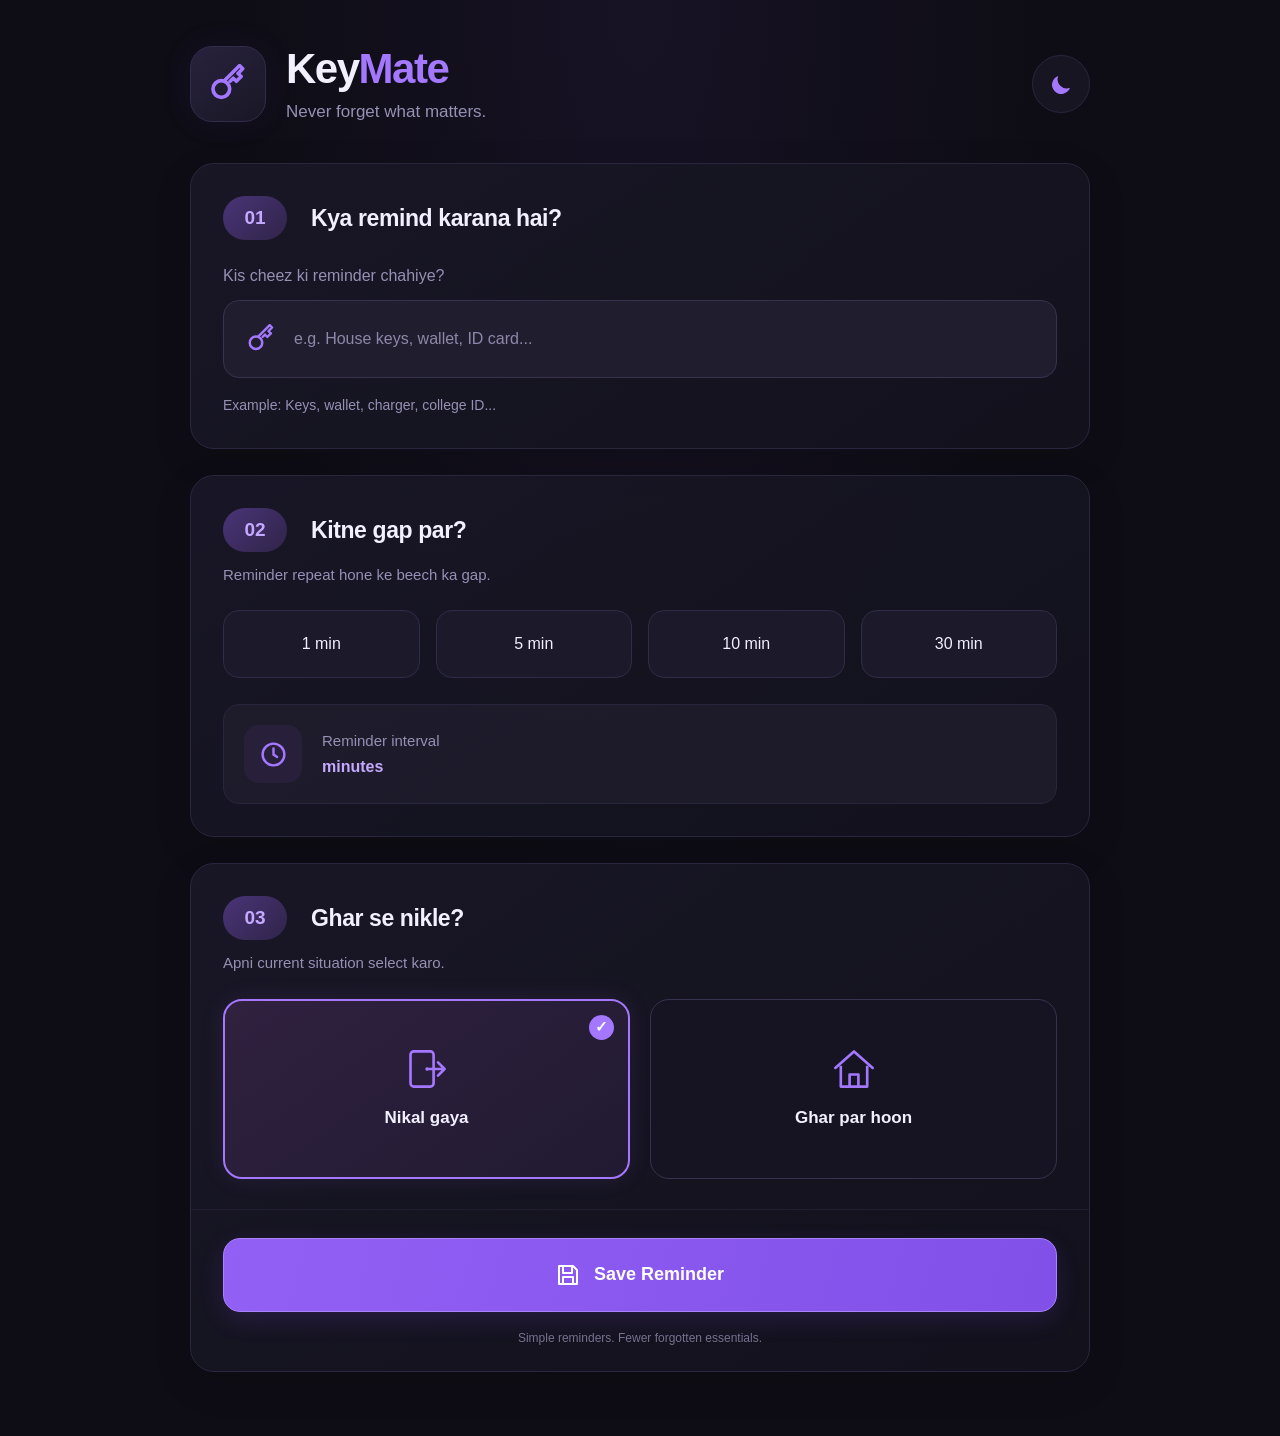
==== commit 3b8aa74a: "project is ready" ====
--- a/objectReminder.html
+++ b/objectReminder.html
@@ -121,12 +121,11 @@
                     </button>
 
                     <button
-                        class="interval-option selected"
+                        class="interval-option"
                         type="button"
                         data-interval="5"
                         aria-pressed="true"
                     >
-                        <span class="selected-check" aria-hidden="true">✓</span>
                         5 min
                     </button>
 
@@ -165,7 +164,7 @@
                     <div>
                         <p class="summary-label">Reminder interval</p>
                         <p class="summary-value" id="intervalValue">
-                            5 minutes
+                             minutes
                         </p>
                     </div>
                 </div>
--- a/objectReminder.css
+++ b/objectReminder.css
@@ -329,7 +329,7 @@
     transform: scale(0.98);
 }
 
-.interval-option.selected {
+.interval-option-selected {
     background: linear-gradient(
         135deg,
         #392753,
@@ -355,7 +355,7 @@
     font-weight: 700;
 }
 
-.interval-option.selected .selected-check {
+.interval-option-selected .selected-check {
     display: inline-grid;
 }
 
@@ -496,7 +496,7 @@
     text-align: center;
 }
 
-.status-option.selected .status-label {
+.status-option-selected .status-label {
     color: var(--purple-light);
 }
 
@@ -653,7 +653,7 @@
         font-size: 14px;
     }
 
-    .interval-option.selected {
+    .interval-option-selected {
         gap: 6px;
     }
 
